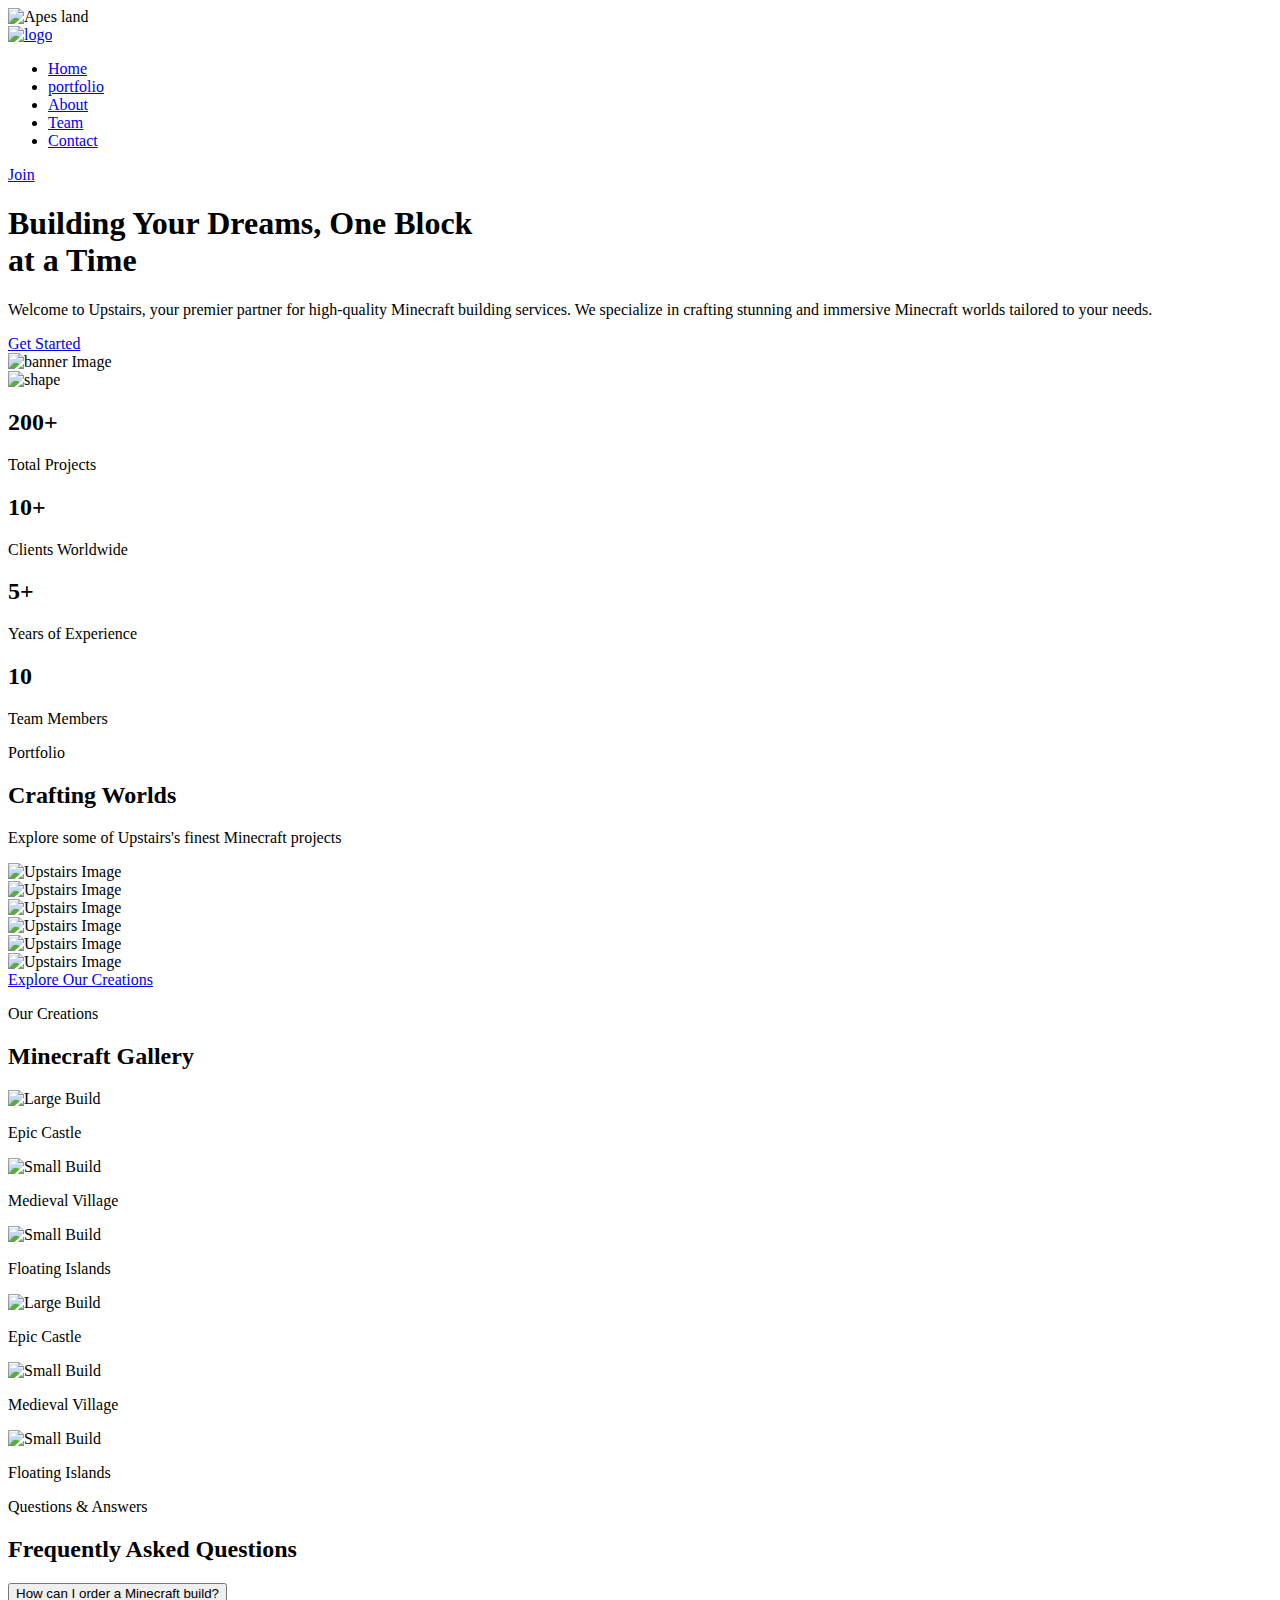
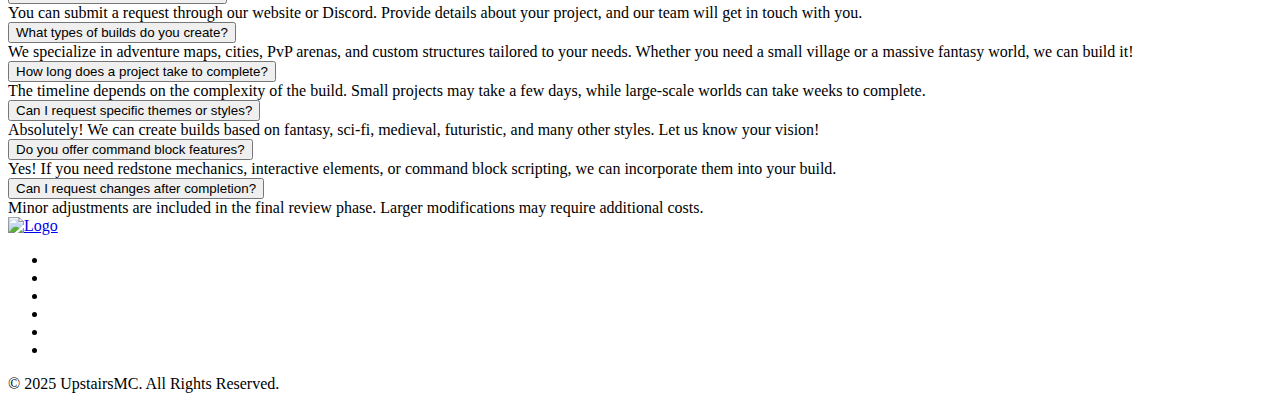
==== index.html @ 1ab7bad0 "Add files via upload" ====
<!DOCTYPE html>
<html lang="en">
  <head>
    <meta charset="UTF-8" />
    <meta http-equiv="X-UA-Compatible" content="IE=edge" />
    <meta name="viewport" content="width=device-width, initial-scale=1.0" />
    <title>Upstaris - We Go Up</title>

    <link
      rel="shortcut icon"
      href="assets/images/favicon.png"
      type="image/x-icon"
    />

    <link rel="stylesheet" href="assets/css/bootstrap.min.css" />
    <link rel="stylesheet" href="assets/css/aos.css" />
    <link rel="stylesheet" href="assets/css/all.min.css" />
    <link rel="stylesheet" href="assets/css/lightcase.css" />
    <link rel="stylesheet" href="assets/css/swiper-bundle.min.css" />

    <!-- main css for template -->
    <link rel="stylesheet" href="assets/css/style.css" />
  </head>

  <body>
    <!-- ===============>> Preloader start here <<================= -->
    <div class="preloader">
      <img src="assets/images/logo/preloader.png" alt="Apes land" />
    </div>
    <!-- ===============>> Preloader end here <<================= -->

    <!-- ========== Multipage Header Section Starts Here========== -->
    <header class="header-section">
      <div class="header-bottom">
        <div class="container">
          <div class="header-wrapper">
            <div class="logo">
              <a href="index.html">
                <img src="assets/images/logo/logo.png" alt="logo" />
              </a>
            </div>
            <div class="menu-area">
              <ul class="menu">
                <li>
                  <a href="index.html">Home</a>
                </li>
                <li>
                  <a href="portfolio.html">portfolio</a>
                </li>
                <li>
                  <a href="about.html">About</a>
                </li>
                <li>
                  <a href="team.html">Team</a>
                </li>
                <li>
                  <a href="contact.html">Contact</a>
                </li>
              </ul>
              <div class="header-btn">
                <a href="#" class="default-btn default-btn--secondary">
                  <span>Join <i class="fa-brands fa-discord"></i></span>
                </a>
              </div>

              <!-- toggle icons -->
              <div class="header-bar d-lg-none">
                <span></span>
                <span></span>
                <span></span>
              </div>
            </div>
          </div>
        </div>
      </div>
    </header>
    <!-- ========== Multipage Header Section Ends Here========== -->

    <!-- ================> Banner section start here <================== -->
    <section
      id="home"
      class="banner"
      style="background-image: url(assets/images/banner/bg.png)"
    >
      <div class="container">
        <div class="banner__wrapper">
          <div class="row g-5 align-items-center">
            <div class="col-lg-6">
              <div
                class="banner__content"
                data-aos="fade-right"
                data-aos-duration="2000"
              >
                <h1>
                  Building<span class="color--theme-color">
                    Your Dreams, One Block<br />
                  </span>
                  at a Time
                </h1>
                <p>
                  Welcome to Upstairs, your premier partner for high-quality
                  Minecraft building services. We specialize in crafting
                  stunning and immersive Minecraft worlds tailored to your
                  needs.
                </p>
                <div class="btn-group">
                  <a href="#" class="default-btn default-btn--secondary">
                    <i class="fa fa-envelope"></i> Get Started
                  </a>
                </div>
              </div>
            </div>
            <div class="col-lg-6">
              <div
                class="banner__thumb d-flex justify-content-center"
                data-aos="fade-left"
                data-aos-duration="2000"
              >
                <img
                  id="banner-img"
                  src="assets/images/banner/01.png"
                  alt="banner Image"
                />
                <div class="banner-shape">
                  <img src="assets/images/banner/icon/01.png" alt="shape" />
                </div>
              </div>
            </div>
          </div>
        </div>
      </div>
    </section>
    <!-- ================> Banner section end here <================== -->

    <!-- ================> Counter section start here <================== -->
    <section class="counter counter--uplifted">
      <div class="container">
        <div class="counter__wrapper">
          <div class="row g-1">
            <div class="col-lg-3 col-sm-6">
              <div class="counter__item">
                <div class="counter__item-content">
                  <h2>
                    <span
                      class="purecounter"
                      data-purecounter-start="0"
                      data-purecounter-end="200"
                      >200</span
                    >+
                  </h2>
                  <p>Total Projects</p>
                </div>
              </div>
            </div>
            <div class="col-lg-3 col-sm-6">
              <div class="counter__item">
                <div class="counter__item-content">
                  <h2>
                    <span
                      class="purecounter"
                      data-purecounter-start="0"
                      data-purecounter-end="10"
                      >10</span
                    >+
                  </h2>
                  <p>Clients Worldwide</p>
                </div>
              </div>
            </div>
            <div class="col-lg-3 col-sm-6">
              <div class="counter__item">
                <div class="counter__item-content">
                  <h2>
                    <span
                      class="purecounter"
                      data-purecounter-start="0"
                      data-purecounter-end="5"
                      >5</span
                    >+
                  </h2>
                  <p>Years of Experience</p>
                </div>
              </div>
            </div>
            <div class="col-lg-3 col-sm-6">
              <div class="counter__item">
                <div class="counter__item-content">
                  <h2>
                    <span
                      class="purecounter"
                      data-purecounter-start="0"
                      data-purecounter-end="10"
                      >10</span
                    >
                  </h2>
                  <p>Team Members</p>
                </div>
              </div>
            </div>
          </div>
        </div>
      </div>
    </section>
    <!-- ================> Counter section end here <================== -->

    <!-- ================>collection section start here <================== -->
    <section id="portfolio" class="collection padding-top padding-bottom">
      <div class="container">
        <div class="collection__wrapper">
          <div class="row g-4">
            <div class="col-lg-3">
              <div class="collection__header">
                <div class="collection__header-content">
                  <p class="subtitle">Portfolio</p>
                  <h2>Crafting Worlds</h2>
                  <p>Explore some of Upstairs's finest Minecraft projects</p>
                </div>
              </div>
            </div>
            <div class="col-lg-9">
              <div class="swiper collection__slider1">
                <div class="swiper-wrapper">
                  <div class="swiper-slide">
                    <div class="collection__item">
                      <div class="collection__item-thumb">
                        <img
                          src="assets/images/collection/01.png"
                          alt="Upstairs Image"
                        />
                      </div>
                    </div>
                  </div>
                  <div class="swiper-slide">
                    <div class="collection__item">
                      <div class="collection__item-thumb">
                        <img
                          src="assets/images/collection/02.png"
                          alt="Upstairs Image"
                        />
                      </div>
                    </div>
                  </div>
                  <div class="swiper-slide">
                    <div class="collection__item">
                      <div class="collection__item-thumb">
                        <img
                          src="assets/images/collection/03.png"
                          alt="Upstairs Image"
                        />
                      </div>
                    </div>
                  </div>
                </div>
              </div>
            </div>
            <div class="col-lg-9">
              <div class="swiper collection__slider2">
                <div class="swiper-wrapper">
                  <div class="swiper-slide">
                    <div class="collection__item">
                      <div class="collection__item-thumb">
                        <img
                          src="assets/images/collection/04.png"
                          alt="Upstairs Image"
                        />
                      </div>
                    </div>
                  </div>
                  <div class="swiper-slide">
                    <div class="collection__item">
                      <div class="collection__item-thumb">
                        <img
                          src="assets/images/collection/05.png"
                          alt="Upstairs Image"
                        />
                      </div>
                    </div>
                  </div>
                  <div class="swiper-slide">
                    <div class="collection__item">
                      <div class="collection__item-thumb">
                        <img
                          src="assets/images/collection/06.png"
                          alt="Upstairs Image"
                        />
                      </div>
                    </div>
                  </div>
                </div>
              </div>
            </div>
            <div class="col-lg-3">
              <div class="collection__btn">
                <a href="#" class="default-btn default-btn--secondary">
                  <span> Explore Our Creations</span>
                </a>
              </div>
            </div>
          </div>
        </div>
      </div>
    </section>
    <!-- ================>collection section end here <================== -->

    <!-- ================ Gallery Section Start =============== -->
    <section id="gallery" class="gallery padding-top padding-bottom">
      <div class="container">
        <div class="section-header text-center">
          <p class="subtitle">Our Creations</p>
          <h2>Minecraft Gallery</h2>
        </div>

        <div class="gallery-grid">
          <!-- Gambar Besar -->
          <div class="gallery-item large" data-aos="fade-up">
            <img
              src="assets/images/gallery/JujutsuSchool_full.jpg"
              alt="Large Build"
            />
            <div class="overlay"><p>Epic Castle</p></div>
          </div>

          <!-- Gambar Kecil 1 -->
          <div
            class="gallery-item small"
            data-aos="fade-up"
            data-aos-delay="200"
          >
            <img
              src="assets/images/gallery/Nijisanji_Full.jpg"
              alt="Small Build"
            />
            <div class="overlay"><p>Medieval Village</p></div>
          </div>

          <!-- Gambar Kecil 2 -->
          <div
            class="gallery-item small"
            data-aos="fade-up"
            data-aos-delay="400"
          >
            <img
              src="assets/images/gallery/OrientalGeming_full_01.jpg"
              alt="Small Build"
            />
            <div class="overlay"><p>Floating Islands</p></div>
          </div>

          <!-- Gambar Besar -->
          <div class="gallery-item large" data-aos="fade-up">
            <img src="assets/images/gallery/Jamur_full.jpg" alt="Large Build" />
            <div class="overlay"><p>Epic Castle</p></div>
          </div>

          <!-- Gambar Kecil 1 -->
          <div
            class="gallery-item small"
            data-aos="fade-up"
            data-aos-delay="200"
          >
            <img src="assets/images/gallery/Lorax_full.jpg" alt="Small Build" />
            <div class="overlay"><p>Medieval Village</p></div>
          </div>

          <!-- Gambar Kecil 2 -->
          <div
            class="gallery-item small"
            data-aos="fade-up"
            data-aos-delay="400"
          >
            <img src="assets/images/gallery/TwinDragon.jpg" alt="Small Build" />
            <div class="overlay"><p>Floating Islands</p></div>
          </div>
        </div>
      </div>
    </section>

    <!-- ================ Gallery Section End =============== -->

    <!-- ================FAQ section start here <================== -->
    <section id="faq" class="faq padding-top padding-bottom">
      <div class="container">
        <div class="section-header text-center">
          <p class="subtitle">Questions & Answers</p>
          <h2>Frequently Asked Questions</h2>
        </div>
        <div class="faq__wrapper">
          <div class="row g-4">
            <div class="col-lg-6">
              <div class="accordion" id="faqAccordion1">
                <div class="row g-4">
                  <div class="col-12">
                    <div
                      class="accordion__item"
                      data-aos="fade-up"
                      data-aos-duration="1000"
                    >
                      <div class="accordion__header" id="faq1">
                        <button
                          class="accordion__button collapsed"
                          type="button"
                          data-bs-toggle="collapse"
                          data-bs-target="#faqBody1"
                          aria-expanded="false"
                          aria-controls="faqBody1"
                        >
                          How can I order a Minecraft build?
                          <span class="plus-icon"></span>
                        </button>
                      </div>
                      <div
                        id="faqBody1"
                        class="accordion-collapse collapse"
                        aria-labelledby="faq1"
                        data-bs-parent="#faqAccordion1"
                      >
                        <div class="accordion__body">
                          You can submit a request through our website or
                          Discord. Provide details about your project, and our
                          team will get in touch with you.
                        </div>
                      </div>
                    </div>
                  </div>
                  <div class="col-12">
                    <div
                      class="accordion__item"
                      data-aos="fade-up"
                      data-aos-duration="1100"
                    >
                      <div class="accordion__header" id="faq2">
                        <button
                          class="accordion__button"
                          type="button"
                          data-bs-toggle="collapse"
                          data-bs-target="#faqBody2"
                          aria-expanded="true"
                          aria-controls="faqBody2"
                        >
                          What types of builds do you create?
                          <span class="plus-icon"></span>
                        </button>
                      </div>
                      <div
                        id="faqBody2"
                        class="accordion-collapse collapse show"
                        aria-labelledby="faq2"
                        data-bs-parent="#faqAccordion1"
                      >
                        <div class="accordion__body">
                          We specialize in adventure maps, cities, PvP arenas,
                          and custom structures tailored to your needs. Whether
                          you need a small village or a massive fantasy world,
                          we can build it!
                        </div>
                      </div>
                    </div>
                  </div>
                  <div class="col-12">
                    <div
                      class="accordion__item"
                      data-aos="fade-up"
                      data-aos-duration="1200"
                    >
                      <div class="accordion__header" id="faq3">
                        <button
                          class="accordion__button collapsed"
                          type="button"
                          data-bs-toggle="collapse"
                          data-bs-target="#faqBody3"
                          aria-expanded="false"
                          aria-controls="faqBody3"
                        >
                          How long does a project take to complete?
                          <span class="plus-icon"></span>
                        </button>
                      </div>
                      <div
                        id="faqBody3"
                        class="accordion-collapse collapse"
                        aria-labelledby="faq3"
                        data-bs-parent="#faqAccordion1"
                      >
                        <div class="accordion__body">
                          The timeline depends on the complexity of the build.
                          Small projects may take a few days, while large-scale
                          worlds can take weeks to complete.
                        </div>
                      </div>
                    </div>
                  </div>
                </div>
              </div>
            </div>
            <div class="col-lg-6">
              <div class="accordion" id="faqAccordion2">
                <div class="row g-4">
                  <div class="col-12">
                    <div
                      class="accordion__item"
                      data-aos="fade-up"
                      data-aos-duration="1000"
                    >
                      <div class="accordion__header" id="faq4">
                        <button
                          class="accordion__button collapsed"
                          type="button"
                          data-bs-toggle="collapse"
                          data-bs-target="#faqBody4"
                          aria-expanded="false"
                          aria-controls="faqBody4"
                        >
                          Can I request specific themes or styles?
                          <span class="plus-icon"></span>
                        </button>
                      </div>
                      <div
                        id="faqBody4"
                        class="accordion-collapse collapse"
                        aria-labelledby="faq4"
                        data-bs-parent="#faqAccordion2"
                      >
                        <div class="accordion__body">
                          Absolutely! We can create builds based on fantasy,
                          sci-fi, medieval, futuristic, and many other styles.
                          Let us know your vision!
                        </div>
                      </div>
                    </div>
                  </div>
                  <div class="col-12">
                    <div
                      class="accordion__item"
                      data-aos="fade-up"
                      data-aos-duration="1100"
                    >
                      <div class="accordion__header" id="faq5">
                        <button
                          class="accordion__button collapsed"
                          type="button"
                          data-bs-toggle="collapse"
                          data-bs-target="#faqBody5"
                          aria-expanded="true"
                          aria-controls="faqBody5"
                        >
                          Do you offer command block features?
                          <span class="plus-icon"></span>
                        </button>
                      </div>
                      <div
                        id="faqBody5"
                        class="accordion-collapse collapse"
                        aria-labelledby="faq5"
                        data-bs-parent="#faqAccordion2"
                      >
                        <div class="accordion__body">
                          Yes! If you need redstone mechanics, interactive
                          elements, or command block scripting, we can
                          incorporate them into your build.
                        </div>
                      </div>
                    </div>
                  </div>
                  <div class="col-12">
                    <div
                      class="accordion__item"
                      data-aos="fade-up"
                      data-aos-duration="1200"
                    >
                      <div class="accordion__header" id="faq6">
                        <button
                          class="accordion__button"
                          type="button"
                          data-bs-toggle="collapse"
                          data-bs-target="#faqBody6"
                          aria-expanded="false"
                          aria-controls="faqBody6"
                        >
                          Can I request changes after completion?<span
                            class="plus-icon"
                          ></span>
                        </button>
                      </div>
                      <div
                        id="faqBody6"
                        class="accordion-collapse collapse show"
                        aria-labelledby="faq6"
                        data-bs-parent="#faqAccordion2"
                      >
                        <div class="accordion__body">
                          Minor adjustments are included in the final review
                          phase. Larger modifications may require additional
                          costs.
                        </div>
                      </div>
                    </div>
                  </div>
                </div>
              </div>
            </div>
          </div>
        </div>
      </div>
    </section>
    <!-- ================FAQ section end here <================== -->

    <!-- ================> Footer section start here <================== -->
    <footer
      class="footer"
      style="background-image: url(assets/images/footer/bg.png)"
    >
      <div class="footer__wrapper padding-top padding-bottom">
        <div class="container">
          <div class="footer__content text-center">
            <a class="mb-4 d-inline-block" href="index.html"
              ><img src="assets/images/logo/logo.png" alt="Logo"
            /></a>
            <ul class="social justify-content-center">
              <li class="social__item">
                <a href="#" class="social__link"
                  ><i class="fab fa-twitter"></i
                ></a>
              </li>
              <li class="social__item">
                <a href="#" class="social__link"
                  ><i class="fab fa-discord"></i
                ></a>
              </li>
              <li class="social__item">
                <a href="#" class="social__link"
                  ><i class="fab fa-twitch"></i
                ></a>
              </li>
              <li class="social__item">
                <a href="#" class="social__link"
                  ><i class="fab fa-instagram"></i
                ></a>
              </li>
              <li class="social__item">
                <a href="#" class="social__link"
                  ><i class="fab fa-linkedin-in"></i
                ></a>
              </li>
              <li class="social__item">
                <a href="#" class="social__link"
                  ><i class="fab fa-facebook-f"></i
                ></a>
              </li>
            </ul>
          </div>
        </div>
      </div>
      <div class="footer__copyright">
        <div class="container">
          <div class="text-center py-4">
            <p class="mb-0">© 2025 UpstairsMC. All Rights Reserved.</p>
          </div>
        </div>
      </div>
    </footer>
    <!-- ================> Footer section end here <================== -->

    <!-- vendor plugins -->
    <script src="assets/js/jquery-3.6.0.min.js"></script>
    <script src="assets/js/bootstrap.bundle.min.js"></script>
    <script src="assets/js/all.min.js"></script>
    <script src="assets/js/swiper-bundle.min.js"></script>
    <script src="assets/js/aos.js"></script>
    <script src="assets/js/countdown.min.js"></script>
    <script src="assets/js/lightcase.js"></script>
    <script src="assets/js/purecounter_vanilla.js"></script>
    <script src="assets/js/custom.js"></script>

    <!-- Swiper Initialization -->
    <script>
      var aboutSwiper = new Swiper(".aboutSwiper", {
        loop: true,
        autoplay: {
          delay: 3000, // Ganti gambar setiap 3 detik
          disableOnInteraction: false,
        },
        effect: "fade", // Efek transisi smooth
        fadeEffect: {
          crossFade: true,
        },
        on: {
          slideChangeTransitionStart: function () {
            document.querySelectorAll(".zoom-img").forEach((img) => {
              img.style.transform = "scale(1)"; // Reset sebelum animasi
            });
          },
          slideChangeTransitionEnd: function () {
            let activeSlide = document.querySelector(
              ".swiper-slide-active img"
            );
            activeSlide.style.transform = "scale(1.1)"; // Zoom-in setelah transisi
          },
        },
      });

      AOS.init(); // Inisialisasi AOS untuk animasi tambahan
    </script>

    <!-- Tambahkan CSS untuk efek zoom -->
    <style>
      .swiper-slide img {
        width: 100%;
        transition: transform 2s ease-in-out; /* Efek smooth */
      }
    </style>
    <!-- Swiper.js -->
    <script src="https://cdn.jsdelivr.net/npm/swiper@11/swiper-bundle.min.js"></script>
    <script>
      var swiper = new Swiper(".team-slider", {
        loop: true,
        autoplay: { delay: 3000 },
        slidesPerView: 1,
        spaceBetween: 10,
        pagination: { el: ".swiper-pagination", clickable: true },
        navigation: {
          nextEl: ".swiper-button-next",
          prevEl: ".swiper-button-prev",
        },
        breakpoints: {
          768: { slidesPerView: 2 }, // Tablet
          1024: { slidesPerView: 3 }, // PC
        },
      });
    </script>
    <!-- AOS Animation -->
    <script>
      AOS.init({
        duration: 800,
        easing: "ease-in-out",
        once: true,
      });
    </script>
  </body>
</html>
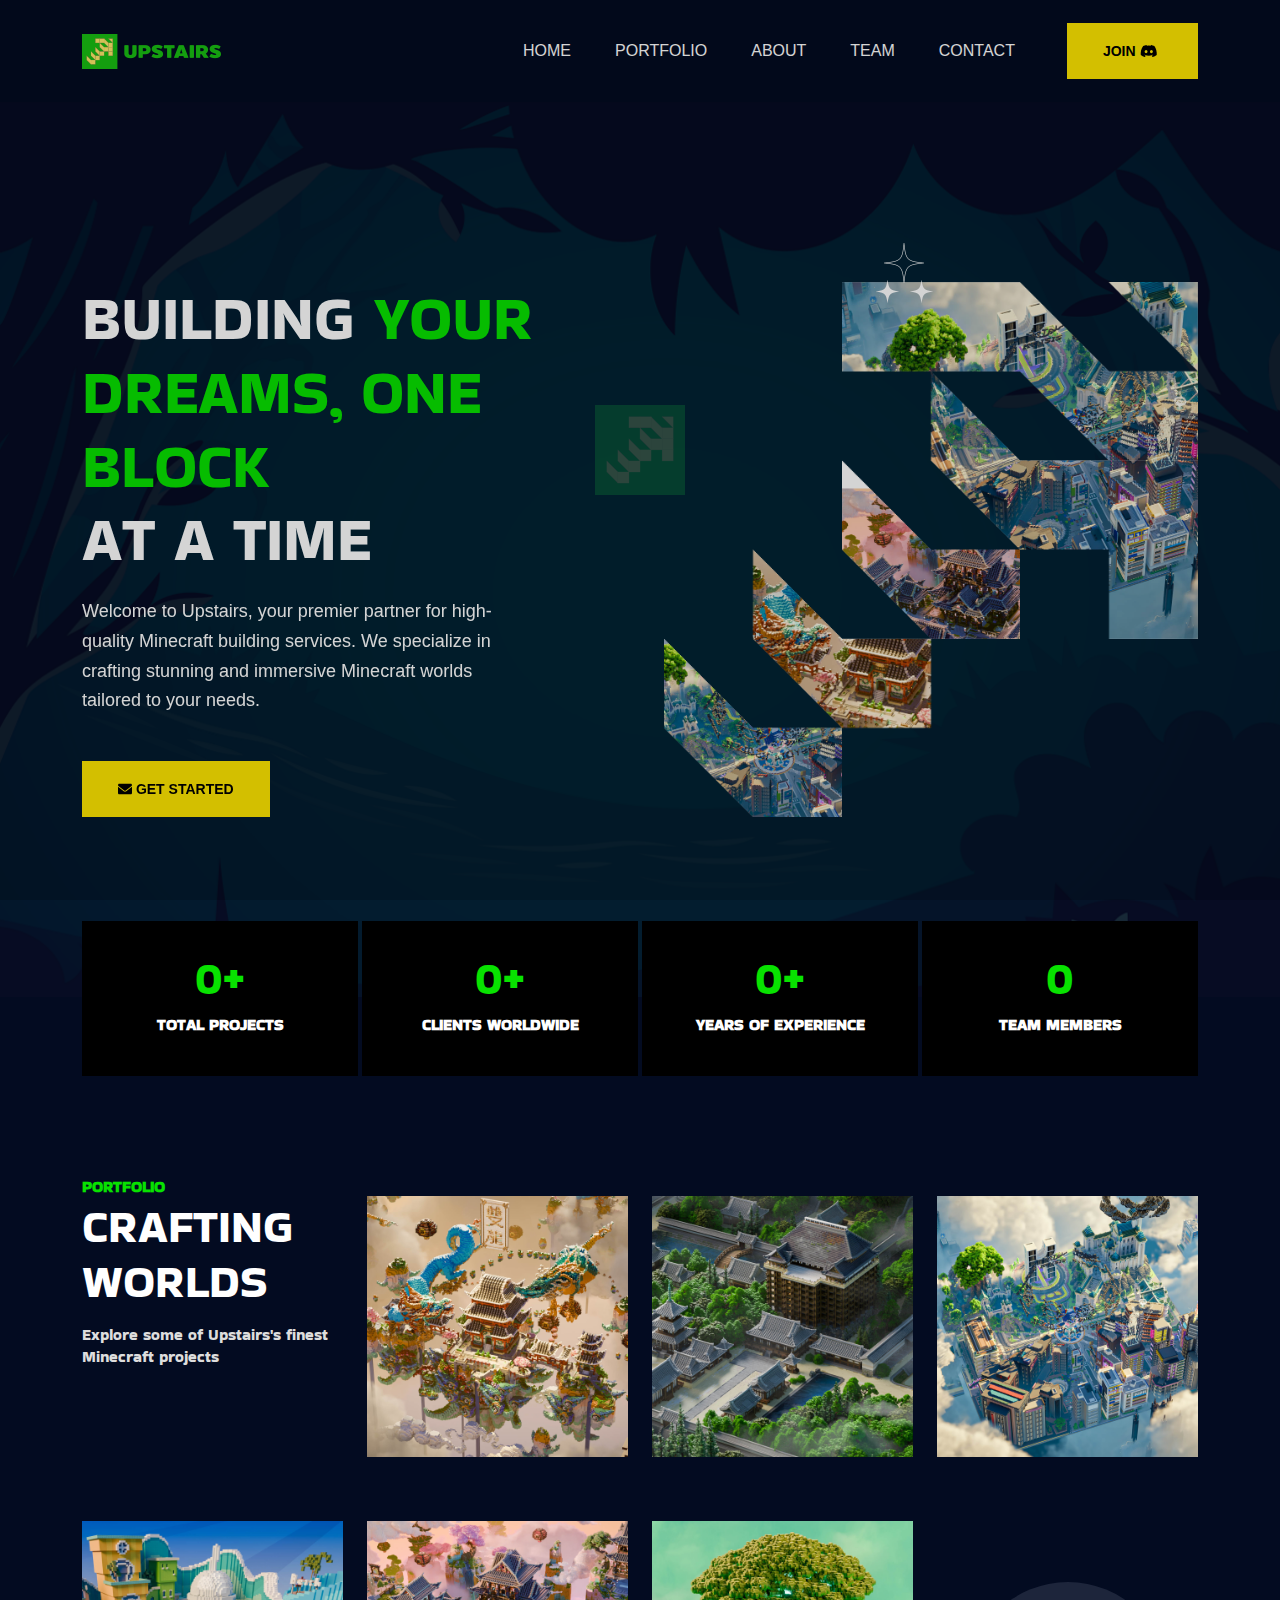
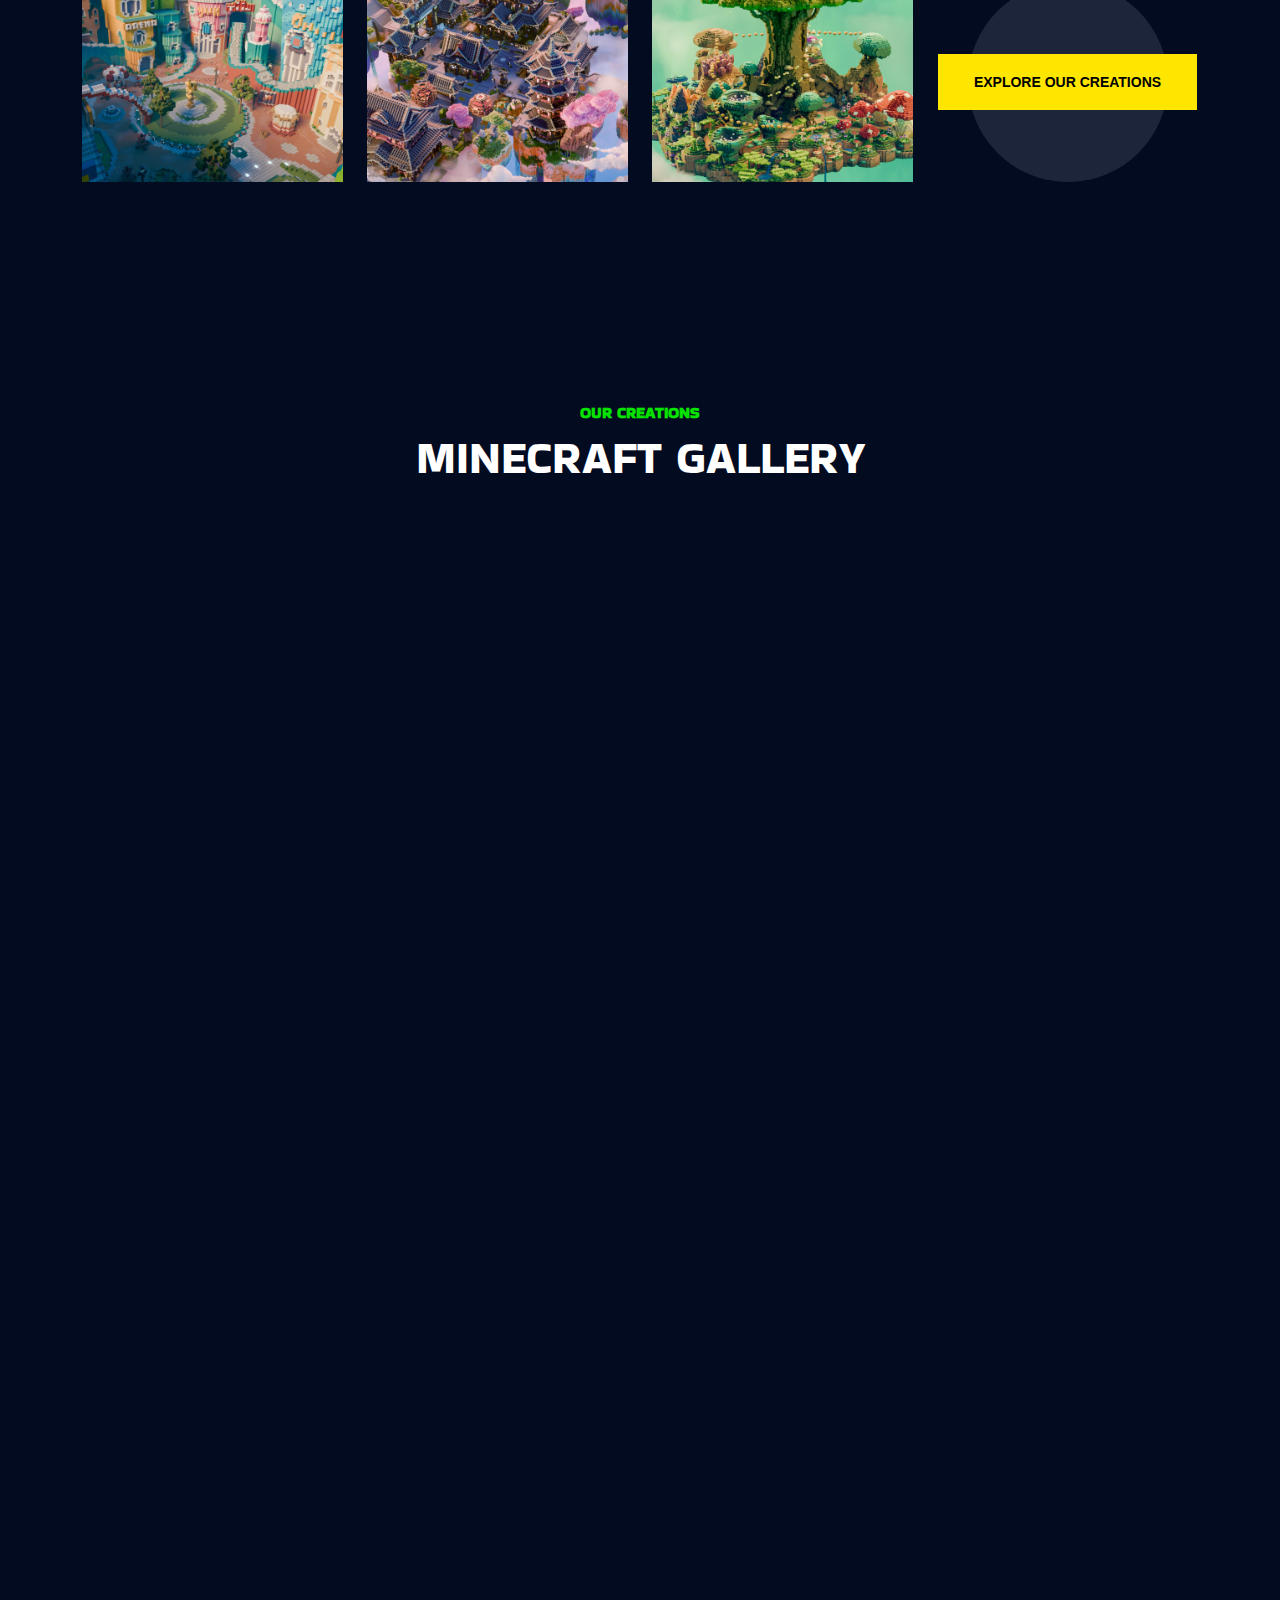
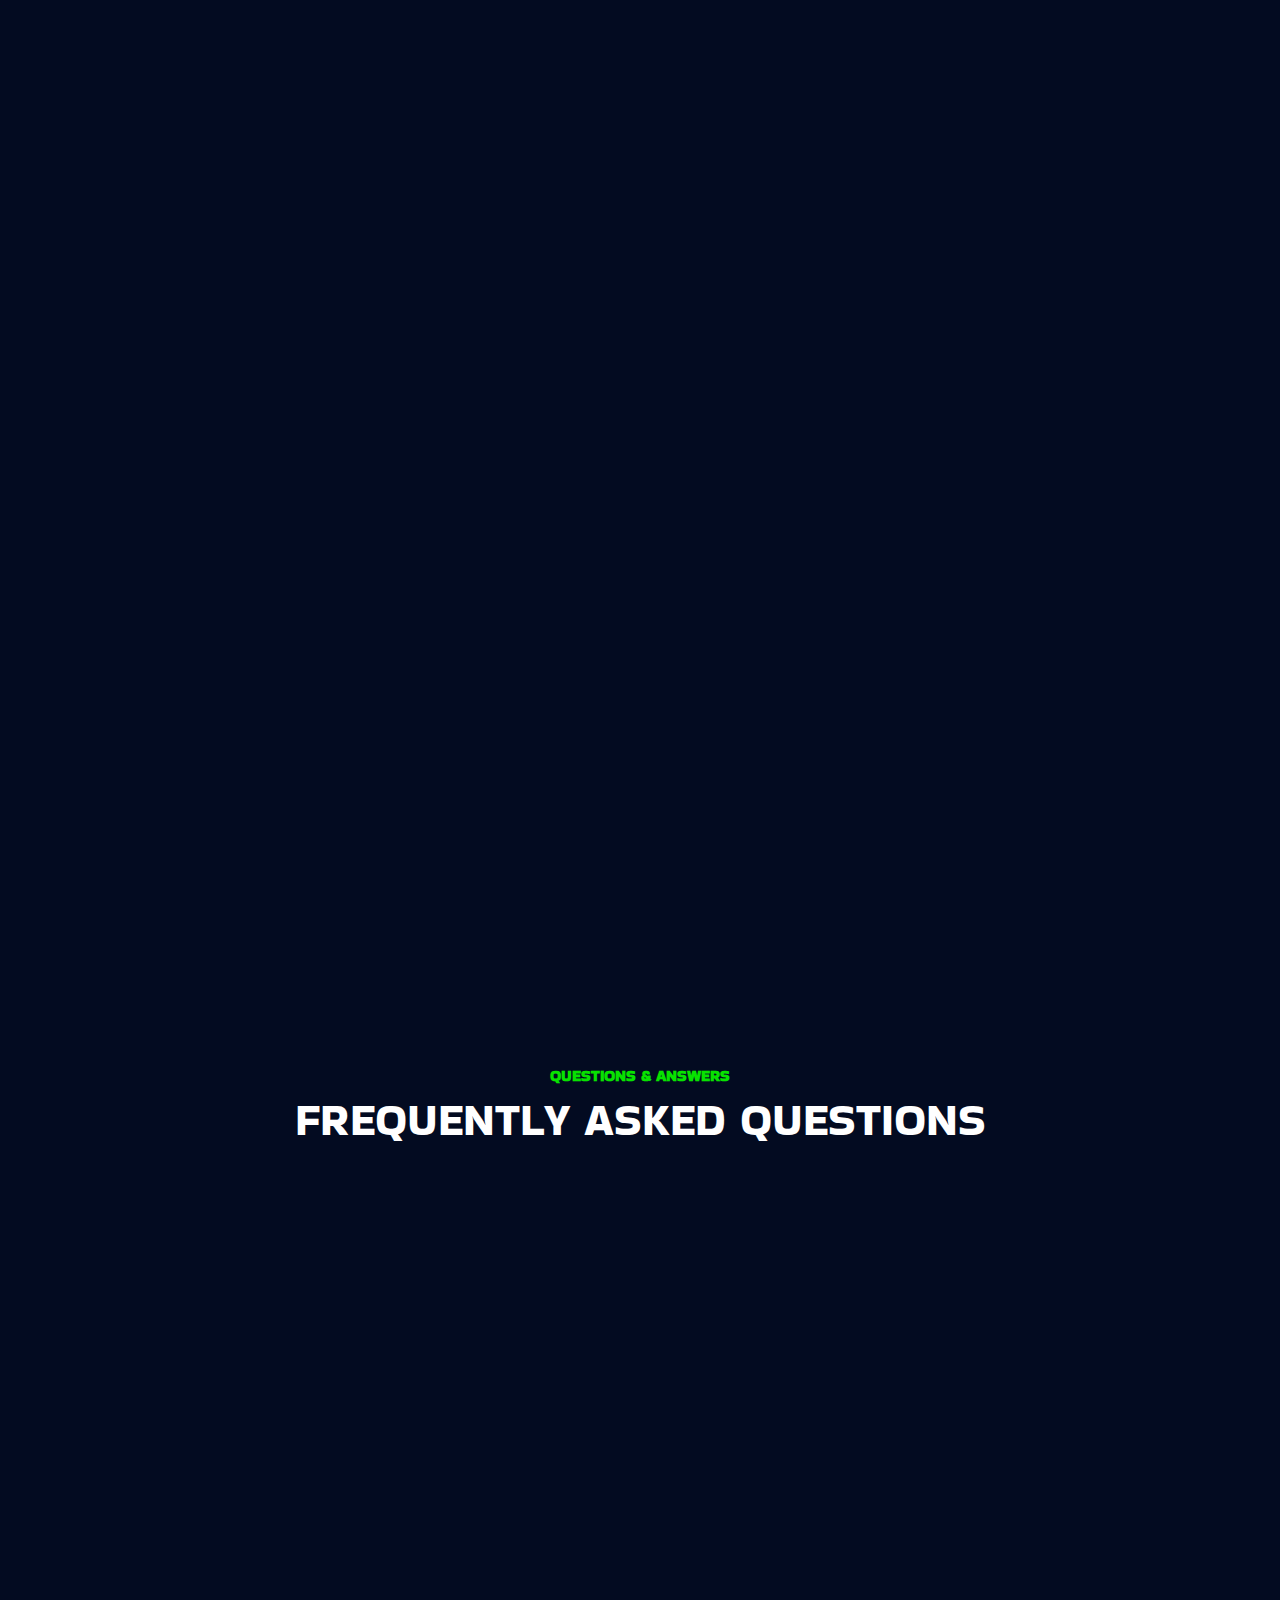
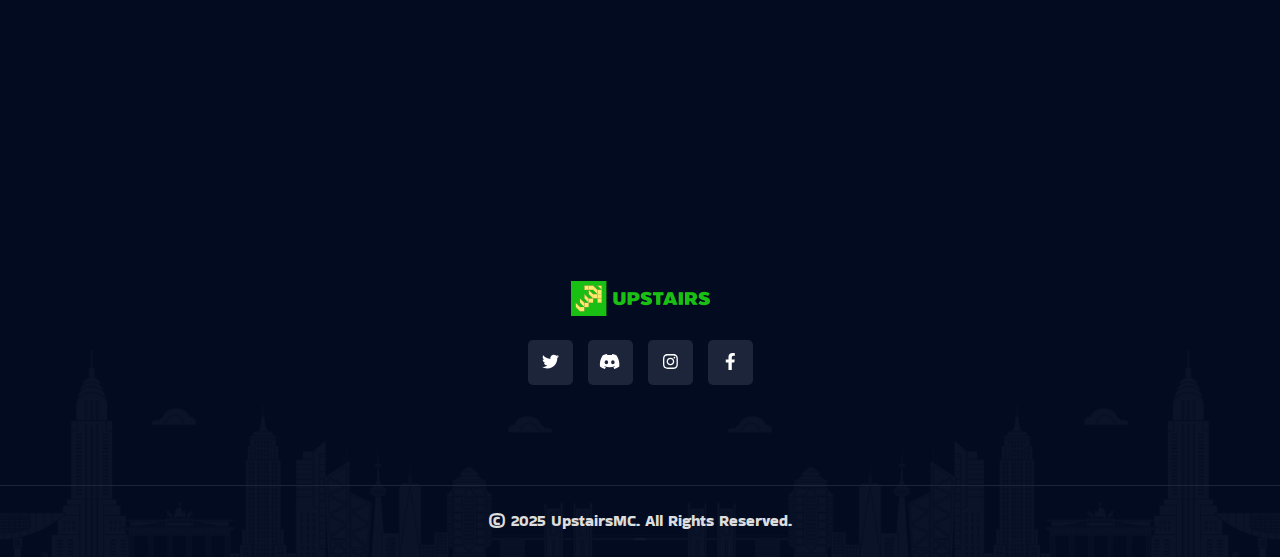
==== commit 44840b0a: "Update index.html" ====
--- a/index.html
+++ b/index.html
@@ -58,7 +58,10 @@
                 </li>
               </ul>
               <div class="header-btn">
-                <a href="#" class="default-btn default-btn--secondary">
+                <a
+                  href="https://discord.gg/Xvx96jCY"
+                  class="default-btn default-btn--secondary"
+                >
                   <span>Join <i class="fa-brands fa-discord"></i></span>
                 </a>
               </div>
@@ -104,7 +107,10 @@
                   needs.
                 </p>
                 <div class="btn-group">
-                  <a href="#" class="default-btn default-btn--secondary">
+                  <a
+                    href="mailto:upstairs.wegoup@gmail.com"
+                    class="default-btn default-btn--secondary"
+                  >
                     <i class="fa fa-envelope"></i> Get Started
                   </a>
                 </div>
@@ -291,7 +297,10 @@
             </div>
             <div class="col-lg-3">
               <div class="collection__btn">
-                <a href="#" class="default-btn default-btn--secondary">
+                <a
+                  href="portfolio.html"
+                  class="default-btn default-btn--secondary"
+                >
                   <span> Explore Our Creations</span>
                 </a>
               </div>
@@ -313,11 +322,8 @@
         <div class="gallery-grid">
           <!-- Gambar Besar -->
           <div class="gallery-item large" data-aos="fade-up">
-            <img
-              src="assets/images/gallery/JujutsuSchool_full.jpg"
-              alt="Large Build"
-            />
-            <div class="overlay"><p>Epic Castle</p></div>
+            <img src="assets/images/gallery/Jujutsu.jpg" alt="Large Build" />
+            <div class="overlay"><p>Jujutsu School</p></div>
           </div>
 
           <!-- Gambar Kecil 1 -->
@@ -327,10 +333,10 @@
             data-aos-delay="200"
           >
             <img
-              src="assets/images/gallery/Nijisanji_Full.jpg"
+              src="assets/images/gallery/shasta_comp.jpg"
               alt="Small Build"
             />
-            <div class="overlay"><p>Medieval Village</p></div>
+            <div class="overlay"><p>Shasta</p></div>
           </div>
 
           <!-- Gambar Kecil 2 -->
@@ -339,17 +345,17 @@
             data-aos="fade-up"
             data-aos-delay="400"
           >
-            <img
-              src="assets/images/gallery/OrientalGeming_full_01.jpg"
-              alt="Small Build"
-            />
-            <div class="overlay"><p>Floating Islands</p></div>
+            <img src="assets/images/gallery/comp_final.jpg" alt="Small Build" />
+            <div class="overlay"><p>Medieval Castle</p></div>
           </div>
 
           <!-- Gambar Besar -->
           <div class="gallery-item large" data-aos="fade-up">
-            <img src="assets/images/gallery/Jamur_full.jpg" alt="Large Build" />
-            <div class="overlay"><p>Epic Castle</p></div>
+            <img
+              src="assets/images/gallery/oriental_cyberpunk_p.png"
+              alt="Large Build"
+            />
+            <div class="overlay"><p>Oriental Cyberpunk</p></div>
           </div>
 
           <!-- Gambar Kecil 1 -->
@@ -359,7 +365,7 @@
             data-aos-delay="200"
           >
             <img src="assets/images/gallery/Lorax_full.jpg" alt="Small Build" />
-            <div class="overlay"><p>Medieval Village</p></div>
+            <div class="overlay"><p>Lorax</p></div>
           </div>
 
           <!-- Gambar Kecil 2 -->
@@ -369,7 +375,7 @@
             data-aos-delay="400"
           >
             <img src="assets/images/gallery/TwinDragon.jpg" alt="Small Build" />
-            <div class="overlay"><p>Floating Islands</p></div>
+            <div class="overlay"><p>Twin Dragon</p></div>
           </div>
         </div>
       </div>
@@ -617,28 +623,20 @@
             /></a>
             <ul class="social justify-content-center">
               <li class="social__item">
-                <a href="#" class="social__link"
+                <a href="https://x.com/upstairsmc" class="social__link"
                   ><i class="fab fa-twitter"></i
                 ></a>
               </li>
               <li class="social__item">
-                <a href="#" class="social__link"
+                <a href="https://discord.gg/Xvx96jCY" class="social__link"
                   ><i class="fab fa-discord"></i
                 ></a>
               </li>
               <li class="social__item">
-                <a href="#" class="social__link"
-                  ><i class="fab fa-twitch"></i
-                ></a>
-              </li>
-              <li class="social__item">
-                <a href="#" class="social__link"
+                <a
+                  href="https://www.instagram.com/upstairs.mc/"
+                  class="social__link"
                   ><i class="fab fa-instagram"></i
-                ></a>
-              </li>
-              <li class="social__item">
-                <a href="#" class="social__link"
-                  ><i class="fab fa-linkedin-in"></i
                 ></a>
               </li>
               <li class="social__item">
--- a/assets/css/all.min.css
+++ b/assets/css/all.min.css
@@ -0,0 +1,6 @@
+/*!
+ * Font Awesome Free 6.0.0 by @fontawesome - https://fontawesome.com
+ * License - https://fontawesome.com/license/free (Icons: CC BY 4.0, Fonts: SIL OFL 1.1, Code: MIT License)
+ * Copyright 2022 Fonticons, Inc.
+ */
+.fa{font-family:var(--fa-style-family,"Font Awesome 6 Free");font-weight:var(--fa-style,900)}.fa,.fa-brands,.fa-duotone,.fa-light,.fa-regular,.fa-solid,.fa-thin,.fab,.fad,.fal,.far,.fas,.fat{-moz-osx-font-smoothing:grayscale;-webkit-font-smoothing:antialiased;display:var(--fa-display,inline-block);font-style:normal;font-variant:normal;line-height:1;text-rendering:auto}.fa-1x{font-size:1em}.fa-2x{font-size:2em}.fa-3x{font-size:3em}.fa-4x{font-size:4em}.fa-5x{font-size:5em}.fa-6x{font-size:6em}.fa-7x{font-size:7em}.fa-8x{font-size:8em}.fa-9x{font-size:9em}.fa-10x{font-size:10em}.fa-2xs{font-size:.625em;line-height:.1em;vertical-align:.225em}.fa-xs{font-size:.75em;line-height:.08333em;vertical-align:.125em}.fa-sm{font-size:.875em;line-height:.07143em;vertical-align:.05357em}.fa-lg{font-size:1.25em;line-height:.05em;vertical-align:-.075em}.fa-xl{font-size:1.5em;line-height:.04167em;vertical-align:-.125em}.fa-2xl{font-size:2em;line-height:.03125em;vertical-align:-.1875em}.fa-fw{text-align:center;width:1.25em}.fa-ul{list-style-type:none;margin-left:var(--fa-li-margin,2.5em);padding-left:0}.fa-ul>li{position:relative}.fa-li{left:calc(var(--fa-li-width, 2em)*-1);position:absolute;text-align:center;width:var(--fa-li-width,2em);line-height:inherit}.fa-border{border-radius:var(--fa-border-radius,.1em);border:var(--fa-border-width,.08em) var(--fa-border-style,solid) var(--fa-border-color,#eee);padding:var(--fa-border-padding,.2em .25em .15em)}.fa-pull-left{float:left;margin-right:var(--fa-pull-margin,.3em)}.fa-pull-right{float:right;margin-left:var(--fa-pull-margin,.3em)}.fa-beat{-webkit-animation-name:fa-beat;animation-name:fa-beat;-webkit-animation-delay:var(--fa-animation-delay,0);animation-delay:var(--fa-animation-delay,0);-webkit-animation-direction:var(--fa-animation-direction,normal);animation-direction:var(--fa-animation-direction,normal);-webkit-animation-duration:var(--fa-animation-duration,1s);animation-duration:var(--fa-animation-duration,1s);-webkit-animation-iteration-count:var(--fa-animation-iteration-count,infinite);animation-iteration-count:var(--fa-animation-iteration-count,infinite);-webkit-animation-timing-function:var(--fa-animation-timing,ease-in-out);animation-timing-function:var(--fa-animation-timing,ease-in-out)}.fa-bounce{-webkit-animation-name:fa-bounce;animation-name:fa-bounce;-webkit-animation-delay:var(--fa-animation-delay,0);animation-delay:var(--fa-animation-delay,0);-webkit-animation-direction:var(--fa-animation-direction,normal);animation-direction:var(--fa-animation-direction,normal);-webkit-animation-duration:var(--fa-animation-duration,1s);animation-duration:var(--fa-animation-duration,1s);-webkit-animation-iteration-count:var(--fa-animation-iteration-count,infinite);animation-iteration-count:var(--fa-animation-iteration-count,infinite);-webkit-animation-timing-function:var(--fa-animation-timing,cubic-bezier(.28,.84,.42,1));animation-timing-function:var(--fa-animation-timing,cubic-bezier(.28,.84,.42,1))}.fa-fade{-webkit-animation-name:fa-fade;animation-name:fa-fade;-webkit-animation-iteration-count:var(--fa-animation-iteration-count,infinite);animation-iteration-count:var(--fa-animation-iteration-count,infinite);-webkit-animation-timing-function:var(--fa-animation-timing,cubic-bezier(.4,0,.6,1));animation-timing-function:var(--fa-animation-timing,cubic-bezier(.4,0,.6,1))}.fa-beat-fade,.fa-fade{-webkit-animation-delay:var(--fa-animation-delay,0);animation-delay:var(--fa-animation-delay,0);-webkit-animation-direction:var(--fa-animation-direction,normal);animation-direction:var(--fa-animation-direction,normal);-webkit-animation-duration:var(--fa-animation-duration,1s);animation-duration:var(--fa-animation-duration,1s)}.fa-beat-fade{-webkit-animation-name:fa-beat-fade;animation-name:fa-beat-fade;-webkit-animation-iteration-count:var(--fa-animation-iteration-count,infinite);animation-iteration-count:var(--fa-animation-iteration-count,infinite);-webkit-animation-timing-function:var(--fa-animation-timing,cubic-bezier(.4,0,.6,1));animation-timing-function:var(--fa-animation-timing,cubic-bezier(.4,0,.6,1))}.fa-flip{-webkit-animation-name:fa-flip;animation-name:fa-flip;-webkit-animation-delay:var(--fa-animation-delay,0);animation-delay:var(--fa-animation-delay,0);-webkit-animation-direction:var(--fa-animation-direction,normal);animation-direction:var(--fa-animation-direction,normal);-webkit-animation-duration:var(--fa-animation-duration,1s);animation-duration:var(--fa-animation-duration,1s);-webkit-animation-iteration-count:var(--fa-animation-iteration-count,infinite);animation-iteration-count:var(--fa-animation-iteration-count,infinite);-webkit-animation-timing-function:var(--fa-animation-timing,ease-in-out);animation-timing-function:var(--fa-animation-timing,ease-in-out)}.fa-shake{-webkit-animation-name:fa-shake;animation-name:fa-shake;-webkit-animation-duration:var(--fa-animation-duration,1s);animation-duration:var(--fa-animation-duration,1s);-webkit-animation-iteration-count:var(--fa-animation-iteration-count,infinite);animation-iteration-count:var(--fa-animation-iteration-count,infinite);-webkit-animation-timing-function:var(--fa-animation-timing,linear);animation-timing-function:var(--fa-animation-timing,linear)}.fa-shake,.fa-spin{-webkit-animation-delay:var(--fa-animation-delay,0);animation-delay:var(--fa-animation-delay,0);-webkit-animation-direction:var(--fa-animation-direction,normal);animation-direction:var(--fa-animation-direction,normal)}.fa-spin{-webkit-animation-name:fa-spin;animation-name:fa-spin;-webkit-animation-duration:var(--fa-animation-duration,2s);animation-duration:var(--fa-animation-duration,2s);-webkit-animation-iteration-count:var(--fa-animation-iteration-count,infinite);animation-iteration-count:var(--fa-animation-iteration-count,infinite);-webkit-animation-timing-function:var(--fa-animation-timing,linear);animation-timing-function:var(--fa-animation-timing,linear)}.fa-spin-reverse{--fa-animation-direction:reverse}.fa-pulse,.fa-spin-pulse{-webkit-animation-name:fa-spin;animation-name:fa-spin;-webkit-animation-direction:var(--fa-animation-direction,normal);animation-direction:var(--fa-animation-direction,normal);-webkit-animation-duration:var(--fa-animation-duration,1s);animation-duration:var(--fa-animation-duration,1s);-webkit-animation-iteration-count:var(--fa-animation-iteration-count,infinite);animation-iteration-count:var(--fa-animation-iteration-count,infinite);-webkit-animation-timing-function:var(--fa-animation-timing,steps(8));animation-timing-function:var(--fa-animation-timing,steps(8))}@media (prefers-reduced-motion:reduce){.fa-beat,.fa-beat-fade,.fa-bounce,.fa-fade,.fa-flip,.fa-pulse,.fa-shake,.fa-spin,.fa-spin-pulse{-webkit-animation-delay:-1ms;animation-delay:-1ms;-webkit-animation-duration:1ms;animation-duration:1ms;-webkit-animation-iteration-count:1;animation-iteration-count:1;transition-delay:0s;transition-duration:0s}}@-webkit-keyframes fa-beat{0%,90%{-webkit-transform:scale(1);transform:scale(1)}45%{-webkit-transform:scale(var(--fa-beat-scale,1.25));transform:scale(var(--fa-beat-scale,1.25))}}@keyframes fa-beat{0%,90%{-webkit-transform:scale(1);transform:scale(1)}45%{-webkit-transform:scale(var(--fa-beat-scale,1.25));transform:scale(var(--fa-beat-scale,1.25))}}@-webkit-keyframes fa-bounce{0%{-webkit-transform:scale(1) translateY(0);transform:scale(1) translateY(0)}10%{-webkit-transform:scale(var(--fa-bounce-start-scale-x,1.1),var(--fa-bounce-start-scale-y,.9)) translateY(0);transform:scale(var(--fa-bounce-start-scale-x,1.1),var(--fa-bounce-start-scale-y,.9)) translateY(0)}30%{-webkit-transform:scale(var(--fa-bounce-jump-scale-x,.9),var(--fa-bounce-jump-scale-y,1.1)) translateY(var(--fa-bounce-height,-.5em));transform:scale(var(--fa-bounce-jump-scale-x,.9),var(--fa-bounce-jump-scale-y,1.1)) translateY(var(--fa-bounce-height,-.5em))}50%{-webkit-transform:scale(var(--fa-bounce-land-scale-x,1.05),var(--fa-bounce-land-scale-y,.95)) translateY(0);transform:scale(var(--fa-bounce-land-scale-x,1.05),var(--fa-bounce-land-scale-y,.95)) translateY(0)}57%{-webkit-transform:scale(1) translateY(var(--fa-bounce-rebound,-.125em));transform:scale(1) translateY(var(--fa-bounce-rebound,-.125em))}64%{-webkit-transform:scale(1) translateY(0);transform:scale(1) translateY(0)}to{-webkit-transform:scale(1) translateY(0);transform:scale(1) translateY(0)}}@keyframes fa-bounce{0%{-webkit-transform:scale(1) translateY(0);transform:scale(1) translateY(0)}10%{-webkit-transform:scale(var(--fa-bounce-start-scale-x,1.1),var(--fa-bounce-start-scale-y,.9)) translateY(0);transform:scale(var(--fa-bounce-start-scale-x,1.1),var(--fa-bounce-start-scale-y,.9)) translateY(0)}30%{-webkit-transform:scale(var(--fa-bounce-jump-scale-x,.9),var(--fa-bounce-jump-scale-y,1.1)) translateY(var(--fa-bounce-height,-.5em));transform:scale(var(--fa-bounce-jump-scale-x,.9),var(--fa-bounce-jump-scale-y,1.1)) translateY(var(--fa-bounce-height,-.5em))}50%{-webkit-transform:scale(var(--fa-bounce-land-scale-x,1.05),var(--fa-bounce-land-scale-y,.95)) translateY(0);transform:scale(var(--fa-bounce-land-scale-x,1.05),var(--fa-bounce-land-scale-y,.95)) translateY(0)}57%{-webkit-transform:scale(1) translateY(var(--fa-bounce-rebound,-.125em));transform:scale(1) translateY(var(--fa-bounce-rebound,-.125em))}64%{-webkit-transform:scale(1) translateY(0);transform:scale(1) translateY(0)}to{-webkit-transform:scale(1) translateY(0);transform:scale(1) translateY(0)}}@-webkit-keyframes fa-fade{50%{opacity:var(--fa-fade-opacity,.4)}}@keyframes fa-fade{50%{opacity:var(--fa-fade-opacity,.4)}}@-webkit-keyframes fa-beat-fade{0%,to{opacity:var(--fa-beat-fade-opacity,.4);-webkit-transform:scale(1);transform:scale(1)}50%{opacity:1;-webkit-transform:scale(var(--fa-beat-fade-scale,1.125));transform:scale(var(--fa-beat-fade-scale,1.125))}}@keyframes fa-beat-fade{0%,to{opacity:var(--fa-beat-fade-opacity,.4);-webkit-transform:scale(1);transform:scale(1)}50%{opacity:1;-webkit-transform:scale(var(--fa-beat-fade-scale,1.125));transform:scale(var(--fa-beat-fade-scale,1.125))}}@-webkit-keyframes fa-flip{50%{-webkit-transform:rotate3d(var(--fa-flip-x,0),var(--fa-flip-y,1),var(--fa-flip-z,0),var(--fa-flip-angle,-180deg));transform:rotate3d(var(--fa-flip-x,0),var(--fa-flip-y,1),var(--fa-flip-z,0),var(--fa-flip-angle,-180deg))}}@keyframes fa-flip{50%{-webkit-transform:rotate3d(var(--fa-flip-x,0),var(--fa-flip-y,1),var(--fa-flip-z,0),var(--fa-flip-angle,-180deg));transform:rotate3d(var(--fa-flip-x,0),var(--fa-flip-y,1),var(--fa-flip-z,0),var(--fa-flip-angle,-180deg))}}@-webkit-keyframes fa-shake{0%{-webkit-transform:rotate(-15deg);transform:rotate(-15deg)}4%{-webkit-transform:rotate(15deg);transform:rotate(15deg)}8%,24%{-webkit-transform:rotate(-18deg);transform:rotate(-18deg)}12%,28%{-webkit-transform:rotate(18deg);transform:rotate(18deg)}16%{-webkit-transform:rotate(-22deg);transform:rotate(-22deg)}20%{-webkit-transform:rotate(22deg);transform:rotate(22deg)}32%{-webkit-transform:rotate(-12deg);transform:rotate(-12deg)}36%{-webkit-transform:rotate(12deg);transform:rotate(12deg)}40%,to{-webkit-transform:rotate(0deg);transform:rotate(0deg)}}@keyframes fa-shake{0%{-webkit-transform:rotate(-15deg);transform:rotate(-15deg)}4%{-webkit-transform:rotate(15deg);transform:rotate(15deg)}8%,24%{-webkit-transform:rotate(-18deg);transform:rotate(-18deg)}12%,28%{-webkit-transform:rotate(18deg);transform:rotate(18deg)}16%{-webkit-transform:rotate(-22deg);transform:rotate(-22deg)}20%{-webkit-transform:rotate(22deg);transform:rotate(22deg)}32%{-webkit-transform:rotate(-12deg);transform:rotate(-12deg)}36%{-webkit-transform:rotate(12deg);transform:rotate(12deg)}40%,to{-webkit-transform:rotate(0deg);transform:rotate(0deg)}}@-webkit-keyframes fa-spin{0%{-webkit-transform:rotate(0deg);transform:rotate(0deg)}to{-webkit-transform:rotate(1turn);transform:rotate(1turn)}}@keyframes fa-spin{0%{-webkit-transform:rotate(0deg);transform:rotate(0deg)}to{-webkit-transform:rotate(1turn);transform:rotate(1turn)}}.fa-rotate-90{-webkit-transform:rotate(90deg);transform:rotate(90deg)}.fa-rotate-180{-webkit-transform:rotate(180deg);transform:rotate(180deg)}.fa-rotate-270{-webkit-transform:rotate(270deg);transform:rotate(270deg)}.fa-flip-horizontal{-webkit-transform:scaleX(-1);transform:scaleX(-1)}.fa-flip-vertical{-webkit-transform:scaleY(-1);transform:scaleY(-1)}.fa-flip-both,.fa-flip-horizontal.fa-flip-vertical{-webkit-transform:scale(-1);transform:scale(-1)}.fa-rotate-by{-webkit-transform:rotate(var(--fa-rotate-angle,none));transform:rotate(var(--fa-rotate-angle,none))}.fa-stack{display:inline-block;height:2em;line-height:2em;position:relative;vertical-align:middle;width:2.5em}.fa-stack-1x,.fa-stack-2x{left:0;position:absolute;text-align:center;width:100%;z-index:var(--fa-stack-z-index,auto)}.fa-stack-1x{line-height:inherit}.fa-stack-2x{font-size:2em}.fa-inverse{color:var(--fa-inverse,#fff)}.fa-0:before{content:"\30"}.fa-1:before{content:"\31"}.fa-2:before{content:"\32"}.fa-3:before{content:"\33"}.fa-4:before{content:"\34"}.fa-5:before{content:"\35"}.fa-6:before{content:"\36"}.fa-7:before{content:"\37"}.fa-8:before{content:"\38"}.fa-9:before{content:"\39"}.fa-a:before{content:"\41"}.fa-address-book:before,.fa-contact-book:before{content:"\f2b9"}.fa-address-card:before,.fa-contact-card:before,.fa-vcard:before{content:"\f2bb"}.fa-align-center:before{content:"\f037"}.fa-align-justify:before{content:"\f039"}.fa-align-left:before{content:"\f036"}.fa-align-right:before{content:"\f038"}.fa-anchor:before{content:"\f13d"}.fa-angle-down:before{content:"\f107"}.fa-angle-left:before{content:"\f104"}.fa-angle-right:before{content:"\f105"}.fa-angle-up:before{content:"\f106"}.fa-angle-double-down:before,.fa-angles-down:before{content:"\f103"}.fa-angle-double-left:before,.fa-angles-left:before{content:"\f100"}.fa-angle-double-right:before,.fa-angles-right:before{content:"\f101"}.fa-angle-double-up:before,.fa-angles-up:before{content:"\f102"}.fa-ankh:before{content:"\f644"}.fa-apple-alt:before,.fa-apple-whole:before{content:"\f5d1"}.fa-archway:before{content:"\f557"}.fa-arrow-down:before{content:"\f063"}.fa-arrow-down-1-9:before,.fa-sort-numeric-asc:before,.fa-sort-numeric-down:before{content:"\f162"}.fa-arrow-down-9-1:before,.fa-sort-numeric-desc:before,.fa-sort-numeric-down-alt:before{content:"\f886"}.fa-arrow-down-a-z:before,.fa-sort-alpha-asc:before,.fa-sort-alpha-down:before{content:"\f15d"}.fa-arrow-down-long:before,.fa-long-arrow-down:before{content:"\f175"}.fa-arrow-down-short-wide:before,.fa-sort-amount-desc:before,.fa-sort-amount-down-alt:before{content:"\f884"}.fa-arrow-down-wide-short:before,.fa-sort-amount-asc:before,.fa-sort-amount-down:before{content:"\f160"}.fa-arrow-down-z-a:before,.fa-sort-alpha-desc:before,.fa-sort-alpha-down-alt:before{content:"\f881"}.fa-arrow-left:before{content:"\f060"}.fa-arrow-left-long:before,.fa-long-arrow-left:before{content:"\f177"}.fa-arrow-pointer:before,.fa-mouse-pointer:before{content:"\f245"}.fa-arrow-right:before{content:"\f061"}.fa-arrow-right-arrow-left:before,.fa-exchange:before{content:"\f0ec"}.fa-arrow-right-from-bracket:before,.fa-sign-out:before{content:"\f08b"}.fa-arrow-right-long:before,.fa-long-arrow-right:before{content:"\f178"}.fa-arrow-right-to-bracket:before,.fa-sign-in:before{content:"\f090"}.fa-arrow-left-rotate:before,.fa-arrow-rotate-back:before,.fa-arrow-rotate-backward:before,.fa-arrow-rotate-left:before,.fa-undo:before{content:"\f0e2"}.fa-arrow-right-rotate:before,.fa-arrow-rotate-forward:before,.fa-arrow-rotate-right:before,.fa-redo:before{content:"\f01e"}.fa-arrow-trend-down:before{content:"\e097"}.fa-arrow-trend-up:before{content:"\e098"}.fa-arrow-turn-down:before,.fa-level-down:before{content:"\f149"}.fa-arrow-turn-up:before,.fa-level-up:before{content:"\f148"}.fa-arrow-up:before{content:"\f062"}.fa-arrow-up-1-9:before,.fa-sort-numeric-up:before{content:"\f163"}.fa-arrow-up-9-1:before,.fa-sort-numeric-up-alt:before{content:"\f887"}.fa-arrow-up-a-z:before,.fa-sort-alpha-up:before{content:"\f15e"}.fa-arrow-up-from-bracket:before{content:"\e09a"}.fa-arrow-up-long:before,.fa-long-arrow-up:before{content:"\f176"}.fa-arrow-up-right-from-square:before,.fa-external-link:before{content:"\f08e"}.fa-arrow-up-short-wide:before,.fa-sort-amount-up-alt:before{content:"\f885"}.fa-arrow-up-wide-short:before,.fa-sort-amount-up:before{content:"\f161"}.fa-arrow-up-z-a:before,.fa-sort-alpha-up-alt:before{content:"\f882"}.fa-arrows-h:before,.fa-arrows-left-right:before{content:"\f07e"}.fa-arrows-rotate:before,.fa-refresh:before,.fa-sync:before{content:"\f021"}.fa-arrows-up-down:before,.fa-arrows-v:before{content:"\f07d"}.fa-arrows-up-down-left-right:before,.fa-arrows:before{content:"\f047"}.fa-asterisk:before{content:"\2a"}.fa-at:before{content:"\40"}.fa-atom:before{content:"\f5d2"}.fa-audio-description:before{content:"\f29e"}.fa-austral-sign:before{content:"\e0a9"}.fa-award:before{content:"\f559"}.fa-b:before{content:"\42"}.fa-baby:before{content:"\f77c"}.fa-baby-carriage:before,.fa-carriage-baby:before{content:"\f77d"}.fa-backward:before{content:"\f04a"}.fa-backward-fast:before,.fa-fast-backward:before{content:"\f049"}.fa-backward-step:before,.fa-step-backward:before{content:"\f048"}.fa-bacon:before{content:"\f7e5"}.fa-bacteria:before{content:"\e059"}.fa-bacterium:before{content:"\e05a"}.fa-bag-shopping:before,.fa-shopping-bag:before{content:"\f290"}.fa-bahai:before{content:"\f666"}.fa-baht-sign:before{content:"\e0ac"}.fa-ban:before,.fa-cancel:before{content:"\f05e"}.fa-ban-smoking:before,.fa-smoking-ban:before{content:"\f54d"}.fa-band-aid:before,.fa-bandage:before{content:"\f462"}.fa-barcode:before{content:"\f02a"}.fa-bars:before,.fa-navicon:before{content:"\f0c9"}.fa-bars-progress:before,.fa-tasks-alt:before{content:"\f828"}.fa-bars-staggered:before,.fa-reorder:before,.fa-stream:before{content:"\f550"}.fa-baseball-ball:before,.fa-baseball:before{content:"\f433"}.fa-baseball-bat-ball:before{content:"\f432"}.fa-basket-shopping:before,.fa-shopping-basket:before{content:"\f291"}.fa-basketball-ball:before,.fa-basketball:before{content:"\f434"}.fa-bath:before,.fa-bathtub:before{content:"\f2cd"}.fa-battery-0:before,.fa-battery-empty:before{content:"\f244"}.fa-battery-5:before,.fa-battery-full:before,.fa-battery:before{content:"\f240"}.fa-battery-3:before,.fa-battery-half:before{content:"\f242"}.fa-battery-2:before,.fa-battery-quarter:before{content:"\f243"}.fa-battery-4:before,.fa-battery-three-quarters:before{content:"\f241"}.fa-bed:before{content:"\f236"}.fa-bed-pulse:before,.fa-procedures:before{content:"\f487"}.fa-beer-mug-empty:before,.fa-beer:before{content:"\f0fc"}.fa-bell:before{content:"\f0f3"}.fa-bell-concierge:before,.fa-concierge-bell:before{content:"\f562"}.fa-bell-slash:before{content:"\f1f6"}.fa-bezier-curve:before{content:"\f55b"}.fa-bicycle:before{content:"\f206"}.fa-binoculars:before{content:"\f1e5"}.fa-biohazard:before{content:"\f780"}.fa-bitcoin-sign:before{content:"\e0b4"}.fa-blender:before{content:"\f517"}.fa-blender-phone:before{content:"\f6b6"}.fa-blog:before{content:"\f781"}.fa-bold:before{content:"\f032"}.fa-bolt:before,.fa-zap:before{content:"\f0e7"}.fa-bolt-lightning:before{content:"\e0b7"}.fa-bomb:before{content:"\f1e2"}.fa-bone:before{content:"\f5d7"}.fa-bong:before{content:"\f55c"}.fa-book:before{content:"\f02d"}.fa-atlas:before,.fa-book-atlas:before{content:"\f558"}.fa-bible:before,.fa-book-bible:before{content:"\f647"}.fa-book-journal-whills:before,.fa-journal-whills:before{content:"\f66a"}.fa-book-medical:before{content:"\f7e6"}.fa-book-open:before{content:"\f518"}.fa-book-open-reader:before,.fa-book-reader:before{content:"\f5da"}.fa-book-quran:before,.fa-quran:before{content:"\f687"}.fa-book-dead:before,.fa-book-skull:before{content:"\f6b7"}.fa-bookmark:before{content:"\f02e"}.fa-border-all:before{content:"\f84c"}.fa-border-none:before{content:"\f850"}.fa-border-style:before,.fa-border-top-left:before{content:"\f853"}.fa-bowling-ball:before{content:"\f436"}.fa-box:before{content:"\f466"}.fa-archive:before,.fa-box-archive:before{content:"\f187"}.fa-box-open:before{content:"\f49e"}.fa-box-tissue:before{content:"\e05b"}.fa-boxes-alt:before,.fa-boxes-stacked:before,.fa-boxes:before{content:"\f468"}.fa-braille:before{content:"\f2a1"}.fa-brain:before{content:"\f5dc"}.fa-brazilian-real-sign:before{content:"\e46c"}.fa-bread-slice:before{content:"\f7ec"}.fa-briefcase:before{content:"\f0b1"}.fa-briefcase-medical:before{content:"\f469"}.fa-broom:before{content:"\f51a"}.fa-broom-ball:before,.fa-quidditch-broom-ball:before,.fa-quidditch:before{content:"\f458"}.fa-brush:before{content:"\f55d"}.fa-bug:before{content:"\f188"}.fa-bug-slash:before{content:"\e490"}.fa-building:before{content:"\f1ad"}.fa-bank:before,.fa-building-columns:before,.fa-institution:before,.fa-museum:before,.fa-university:before{content:"\f19c"}.fa-bullhorn:before{content:"\f0a1"}.fa-bullseye:before{content:"\f140"}.fa-burger:before,.fa-hamburger:before{content:"\f805"}.fa-bus:before{content:"\f207"}.fa-bus-alt:before,.fa-bus-simple:before{content:"\f55e"}.fa-briefcase-clock:before,.fa-business-time:before{content:"\f64a"}.fa-c:before{content:"\43"}.fa-birthday-cake:before,.fa-cake-candles:before,.fa-cake:before{content:"\f1fd"}.fa-calculator:before{content:"\f1ec"}.fa-calendar:before{content:"\f133"}.fa-calendar-check:before{content:"\f274"}.fa-calendar-day:before{content:"\f783"}.fa-calendar-alt:before,.fa-calendar-days:before{content:"\f073"}.fa-calendar-minus:before{content:"\f272"}.fa-calendar-plus:before{content:"\f271"}.fa-calendar-week:before{content:"\f784"}.fa-calendar-times:before,.fa-calendar-xmark:before{content:"\f273"}.fa-camera-alt:before,.fa-camera:before{content:"\f030"}.fa-camera-retro:before{content:"\f083"}.fa-camera-rotate:before{content:"\e0d8"}.fa-campground:before{content:"\f6bb"}.fa-candy-cane:before{content:"\f786"}.fa-cannabis:before{content:"\f55f"}.fa-capsules:before{content:"\f46b"}.fa-automobile:before,.fa-car:before{content:"\f1b9"}.fa-battery-car:before,.fa-car-battery:before{content:"\f5df"}.fa-car-crash:before{content:"\f5e1"}.fa-car-alt:before,.fa-car-rear:before{content:"\f5de"}.fa-car-side:before{content:"\f5e4"}.fa-caravan:before{content:"\f8ff"}.fa-caret-down:before{content:"\f0d7"}.fa-caret-left:before{content:"\f0d9"}.fa-caret-right:before{content:"\f0da"}.fa-caret-up:before{content:"\f0d8"}.fa-carrot:before{content:"\f787"}.fa-cart-arrow-down:before{content:"\f218"}.fa-cart-flatbed:before,.fa-dolly-flatbed:before{content:"\f474"}.fa-cart-flatbed-suitcase:before,.fa-luggage-cart:before{content:"\f59d"}.fa-cart-plus:before{content:"\f217"}.fa-cart-shopping:before,.fa-shopping-cart:before{content:"\f07a"}.fa-cash-register:before{content:"\f788"}.fa-cat:before{content:"\f6be"}.fa-cedi-sign:before{content:"\e0df"}.fa-cent-sign:before{content:"\e3f5"}.fa-certificate:before{content:"\f0a3"}.fa-chair:before{content:"\f6c0"}.fa-blackboard:before,.fa-chalkboard:before{content:"\f51b"}.fa-chalkboard-teacher:before,.fa-chalkboard-user:before{content:"\f51c"}.fa-champagne-glasses:before,.fa-glass-cheers:before{content:"\f79f"}.fa-charging-station:before{content:"\f5e7"}.fa-area-chart:before,.fa-chart-area:before{content:"\f1fe"}.fa-bar-chart:before,.fa-chart-bar:before{content:"\f080"}.fa-chart-column:before{content:"\e0e3"}.fa-chart-gantt:before{content:"\e0e4"}.fa-chart-line:before,.fa-line-chart:before{content:"\f201"}.fa-chart-pie:before,.fa-pie-chart:before{content:"\f200"}.fa-check:before{content:"\f00c"}.fa-check-double:before{content:"\f560"}.fa-check-to-slot:before,.fa-vote-yea:before{content:"\f772"}.fa-cheese:before{content:"\f7ef"}.fa-chess:before{content:"\f439"}.fa-chess-bishop:before{content:"\f43a"}.fa-chess-board:before{content:"\f43c"}.fa-chess-king:before{content:"\f43f"}.fa-chess-knight:before{content:"\f441"}.fa-chess-pawn:before{content:"\f443"}.fa-chess-queen:before{content:"\f445"}.fa-chess-rook:before{content:"\f447"}.fa-chevron-down:before{content:"\f078"}.fa-chevron-left:before{content:"\f053"}.fa-chevron-right:before{content:"\f054"}.fa-chevron-up:before{content:"\f077"}.fa-child:before{content:"\f1ae"}.fa-church:before{content:"\f51d"}.fa-circle:before{content:"\f111"}.fa-arrow-circle-down:before,.fa-circle-arrow-down:before{content:"\f0ab"}.fa-arrow-circle-left:before,.fa-circle-arrow-left:before{content:"\f0a8"}.fa-arrow-circle-right:before,.fa-circle-arrow-right:before{content:"\f0a9"}.fa-arrow-circle-up:before,.fa-circle-arrow-up:before{content:"\f0aa"}.fa-check-circle:before,.fa-circle-check:before{content:"\f058"}.fa-chevron-circle-down:before,.fa-circle-chevron-down:before{content:"\f13a"}.fa-chevron-circle-left:before,.fa-circle-chevron-left:before{content:"\f137"}.fa-chevron-circle-right:before,.fa-circle-chevron-right:before{content:"\f138"}.fa-chevron-circle-up:before,.fa-circle-chevron-up:before{content:"\f139"}.fa-circle-dollar-to-slot:before,.fa-donate:before{content:"\f4b9"}.fa-circle-dot:before,.fa-dot-circle:before{content:"\f192"}.fa-arrow-alt-circle-down:before,.fa-circle-down:before{content:"\f358"}.fa-circle-exclamation:before,.fa-exclamation-circle:before{content:"\f06a"}.fa-circle-h:before,.fa-hospital-symbol:before{content:"\f47e"}.fa-adjust:before,.fa-circle-half-stroke:before{content:"\f042"}.fa-circle-info:before,.fa-info-circle:before{content:"\f05a"}.fa-arrow-alt-circle-left:before,.fa-circle-left:before{content:"\f359"}.fa-circle-minus:before,.fa-minus-circle:before{content:"\f056"}.fa-circle-notch:before{content:"\f1ce"}.fa-circle-pause:before,.fa-pause-circle:before{content:"\f28b"}.fa-circle-play:before,.fa-play-circle:before{content:"\f144"}.fa-circle-plus:before,.fa-plus-circle:before{content:"\f055"}.fa-circle-question:before,.fa-question-circle:before{content:"\f059"}.fa-circle-radiation:before,.fa-radiation-alt:before{content:"\f7ba"}.fa-arrow-alt-circle-right:before,.fa-circle-right:before{content:"\f35a"}.fa-circle-stop:before,.fa-stop-circle:before{content:"\f28d"}.fa-arrow-alt-circle-up:before,.fa-circle-up:before{content:"\f35b"}.fa-circle-user:before,.fa-user-circle:before{content:"\f2bd"}.fa-circle-xmark:before,.fa-times-circle:before,.fa-xmark-circle:before{content:"\f057"}.fa-city:before{content:"\f64f"}.fa-clapperboard:before{content:"\e131"}.fa-clipboard:before{content:"\f328"}.fa-clipboard-check:before{content:"\f46c"}.fa-clipboard-list:before{content:"\f46d"}.fa-clock-four:before,.fa-clock:before{content:"\f017"}.fa-clock-rotate-left:before,.fa-history:before{content:"\f1da"}.fa-clone:before{content:"\f24d"}.fa-closed-captioning:before{content:"\f20a"}.fa-cloud:before{content:"\f0c2"}.fa-cloud-arrow-down:before,.fa-cloud-download-alt:before,.fa-cloud-download:before{content:"\f0ed"}.fa-cloud-arrow-up:before,.fa-cloud-upload-alt:before,.fa-cloud-upload:before{content:"\f0ee"}.fa-cloud-meatball:before{content:"\f73b"}.fa-cloud-moon:before{content:"\f6c3"}.fa-cloud-moon-rain:before{content:"\f73c"}.fa-cloud-rain:before{content:"\f73d"}.fa-cloud-showers-heavy:before{content:"\f740"}.fa-cloud-sun:before{content:"\f6c4"}.fa-cloud-sun-rain:before{content:"\f743"}.fa-clover:before{content:"\e139"}.fa-code:before{content:"\f121"}.fa-code-branch:before{content:"\f126"}.fa-code-commit:before{content:"\f386"}.fa-code-compare:before{content:"\e13a"}.fa-code-fork:before{content:"\e13b"}.fa-code-merge:before{content:"\f387"}.fa-code-pull-request:before{content:"\e13c"}.fa-coins:before{content:"\f51e"}.fa-colon-sign:before{content:"\e140"}.fa-comment:before{content:"\f075"}.fa-comment-dollar:before{content:"\f651"}.fa-comment-dots:before,.fa-commenting:before{content:"\f4ad"}.fa-comment-medical:before{content:"\f7f5"}.fa-comment-slash:before{content:"\f4b3"}.fa-comment-sms:before,.fa-sms:before{content:"\f7cd"}.fa-comments:before{content:"\f086"}.fa-comments-dollar:before{content:"\f653"}.fa-compact-disc:before{content:"\f51f"}.fa-compass:before{content:"\f14e"}.fa-compass-drafting:before,.fa-drafting-compass:before{content:"\f568"}.fa-compress:before{content:"\f066"}.fa-computer-mouse:before,.fa-mouse:before{content:"\f8cc"}.fa-cookie:before{content:"\f563"}.fa-cookie-bite:before{content:"\f564"}.fa-copy:before{content:"\f0c5"}.fa-copyright:before{content:"\f1f9"}.fa-couch:before{content:"\f4b8"}.fa-credit-card-alt:before,.fa-credit-card:before{content:"\f09d"}.fa-crop:before{content:"\f125"}.fa-crop-alt:before,.fa-crop-simple:before{content:"\f565"}.fa-cross:before{content:"\f654"}.fa-crosshairs:before{content:"\f05b"}.fa-crow:before{content:"\f520"}.fa-crown:before{content:"\f521"}.fa-crutch:before{content:"\f7f7"}.fa-cruzeiro-sign:before{content:"\e152"}.fa-cube:before{content:"\f1b2"}.fa-cubes:before{content:"\f1b3"}.fa-d:before{content:"\44"}.fa-database:before{content:"\f1c0"}.fa-backspace:before,.fa-delete-left:before{content:"\f55a"}.fa-democrat:before{content:"\f747"}.fa-desktop-alt:before,.fa-desktop:before{content:"\f390"}.fa-dharmachakra:before{content:"\f655"}.fa-diagram-next:before{content:"\e476"}.fa-diagram-predecessor:before{content:"\e477"}.fa-diagram-project:before,.fa-project-diagram:before{content:"\f542"}.fa-diagram-successor:before{content:"\e47a"}.fa-diamond:before{content:"\f219"}.fa-diamond-turn-right:before,.fa-directions:before{content:"\f5eb"}.fa-dice:before{content:"\f522"}.fa-dice-d20:before{content:"\f6cf"}.fa-dice-d6:before{content:"\f6d1"}.fa-dice-five:before{content:"\f523"}.fa-dice-four:before{content:"\f524"}.fa-dice-one:before{content:"\f525"}.fa-dice-six:before{content:"\f526"}.fa-dice-three:before{content:"\f527"}.fa-dice-two:before{content:"\f528"}.fa-disease:before{content:"\f7fa"}.fa-divide:before{content:"\f529"}.fa-dna:before{content:"\f471"}.fa-dog:before{content:"\f6d3"}.fa-dollar-sign:before,.fa-dollar:before,.fa-usd:before{content:"\24"}.fa-dolly-box:before,.fa-dolly:before{content:"\f472"}.fa-dong-sign:before{content:"\e169"}.fa-door-closed:before{content:"\f52a"}.fa-door-open:before{content:"\f52b"}.fa-dove:before{content:"\f4ba"}.fa-compress-alt:before,.fa-down-left-and-up-right-to-center:before{content:"\f422"}.fa-down-long:before,.fa-long-arrow-alt-down:before{content:"\f309"}.fa-download:before{content:"\f019"}.fa-dragon:before{content:"\f6d5"}.fa-draw-polygon:before{content:"\f5ee"}.fa-droplet:before,.fa-tint:before{content:"\f043"}.fa-droplet-slash:before,.fa-tint-slash:before{content:"\f5c7"}.fa-drum:before{content:"\f569"}.fa-drum-steelpan:before{content:"\f56a"}.fa-drumstick-bite:before{content:"\f6d7"}.fa-dumbbell:before{content:"\f44b"}.fa-dumpster:before{content:"\f793"}.fa-dumpster-fire:before{content:"\f794"}.fa-dungeon:before{content:"\f6d9"}.fa-e:before{content:"\45"}.fa-deaf:before,.fa-deafness:before,.fa-ear-deaf:before,.fa-hard-of-hearing:before{content:"\f2a4"}.fa-assistive-listening-systems:before,.fa-ear-listen:before{content:"\f2a2"}.fa-earth-africa:before,.fa-globe-africa:before{content:"\f57c"}.fa-earth-america:before,.fa-earth-americas:before,.fa-earth:before,.fa-globe-americas:before{content:"\f57d"}.fa-earth-asia:before,.fa-globe-asia:before{content:"\f57e"}.fa-earth-europe:before,.fa-globe-europe:before{content:"\f7a2"}.fa-earth-oceania:before,.fa-globe-oceania:before{content:"\e47b"}.fa-egg:before{content:"\f7fb"}.fa-eject:before{content:"\f052"}.fa-elevator:before{content:"\e16d"}.fa-ellipsis-h:before,.fa-ellipsis:before{content:"\f141"}.fa-ellipsis-v:before,.fa-ellipsis-vertical:before{content:"\f142"}.fa-envelope:before{content:"\f0e0"}.fa-envelope-open:before{content:"\f2b6"}.fa-envelope-open-text:before{content:"\f658"}.fa-envelopes-bulk:before,.fa-mail-bulk:before{content:"\f674"}.fa-equals:before{content:"\3d"}.fa-eraser:before{content:"\f12d"}.fa-ethernet:before{content:"\f796"}.fa-eur:before,.fa-euro-sign:before,.fa-euro:before{content:"\f153"}.fa-exclamation:before{content:"\21"}.fa-expand:before{content:"\f065"}.fa-eye:before{content:"\f06e"}.fa-eye-dropper-empty:before,.fa-eye-dropper:before,.fa-eyedropper:before{content:"\f1fb"}.fa-eye-low-vision:before,.fa-low-vision:before{content:"\f2a8"}.fa-eye-slash:before{content:"\f070"}.fa-f:before{content:"\46"}.fa-angry:before,.fa-face-angry:before{content:"\f556"}.fa-dizzy:before,.fa-face-dizzy:before{content:"\f567"}.fa-face-flushed:before,.fa-flushed:before{content:"\f579"}.fa-face-frown:before,.fa-frown:before{content:"\f119"}.fa-face-frown-open:before,.fa-frown-open:before{content:"\f57a"}.fa-face-grimace:before,.fa-grimace:before{content:"\f57f"}.fa-face-grin:before,.fa-grin:before{content:"\f580"}.fa-face-grin-beam:before,.fa-grin-beam:before{content:"\f582"}.fa-face-grin-beam-sweat:before,.fa-grin-beam-sweat:before{content:"\f583"}.fa-face-grin-hearts:before,.fa-grin-hearts:before{content:"\f584"}.fa-face-grin-squint:before,.fa-grin-squint:before{content:"\f585"}.fa-face-grin-squint-tears:before,.fa-grin-squint-tears:before{content:"\f586"}.fa-face-grin-stars:before,.fa-grin-stars:before{content:"\f587"}.fa-face-grin-tears:before,.fa-grin-tears:before{content:"\f588"}.fa-face-grin-tongue:before,.fa-grin-tongue:before{content:"\f589"}.fa-face-grin-tongue-squint:before,.fa-grin-tongue-squint:before{content:"\f58a"}.fa-face-grin-tongue-wink:before,.fa-grin-tongue-wink:before{content:"\f58b"}.fa-face-grin-wide:before,.fa-grin-alt:before{content:"\f581"}.fa-face-grin-wink:before,.fa-grin-wink:before{content:"\f58c"}.fa-face-kiss:before,.fa-kiss:before{content:"\f596"}.fa-face-kiss-beam:before,.fa-kiss-beam:before{content:"\f597"}.fa-face-kiss-wink-heart:before,.fa-kiss-wink-heart:before{content:"\f598"}.fa-face-laugh:before,.fa-laugh:before{content:"\f599"}.fa-face-laugh-beam:before,.fa-laugh-beam:before{content:"\f59a"}.fa-face-laugh-squint:before,.fa-laugh-squint:before{content:"\f59b"}.fa-face-laugh-wink:before,.fa-laugh-wink:before{content:"\f59c"}.fa-face-meh:before,.fa-meh:before{content:"\f11a"}.fa-face-meh-blank:before,.fa-meh-blank:before{content:"\f5a4"}.fa-face-rolling-eyes:before,.fa-meh-rolling-eyes:before{content:"\f5a5"}.fa-face-sad-cry:before,.fa-sad-cry:before{content:"\f5b3"}.fa-face-sad-tear:before,.fa-sad-tear:before{content:"\f5b4"}.fa-face-smile:before,.fa-smile:before{content:"\f118"}.fa-face-smile-beam:before,.fa-smile-beam:before{content:"\f5b8"}.fa-face-smile-wink:before,.fa-smile-wink:before{content:"\f4da"}.fa-face-surprise:before,.fa-surprise:before{content:"\f5c2"}.fa-face-tired:before,.fa-tired:before{content:"\f5c8"}.fa-fan:before{content:"\f863"}.fa-faucet:before{content:"\e005"}.fa-fax:before{content:"\f1ac"}.fa-feather:before{content:"\f52d"}.fa-feather-alt:before,.fa-feather-pointed:before{content:"\f56b"}.fa-file:before{content:"\f15b"}.fa-file-arrow-down:before,.fa-file-download:before{content:"\f56d"}.fa-file-arrow-up:before,.fa-file-upload:before{content:"\f574"}.fa-file-audio:before{content:"\f1c7"}.fa-file-code:before{content:"\f1c9"}.fa-file-contract:before{content:"\f56c"}.fa-file-csv:before{content:"\f6dd"}.fa-file-excel:before{content:"\f1c3"}.fa-arrow-right-from-file:before,.fa-file-export:before{content:"\f56e"}.fa-file-image:before{content:"\f1c5"}.fa-arrow-right-to-file:before,.fa-file-import:before{content:"\f56f"}.fa-file-invoice:before{content:"\f570"}.fa-file-invoice-dollar:before{content:"\f571"}.fa-file-alt:before,.fa-file-lines:before,.fa-file-text:before{content:"\f15c"}.fa-file-medical:before{content:"\f477"}.fa-file-pdf:before{content:"\f1c1"}.fa-file-powerpoint:before{content:"\f1c4"}.fa-file-prescription:before{content:"\f572"}.fa-file-signature:before{content:"\f573"}.fa-file-video:before{content:"\f1c8"}.fa-file-medical-alt:before,.fa-file-waveform:before{content:"\f478"}.fa-file-word:before{content:"\f1c2"}.fa-file-archive:before,.fa-file-zipper:before{content:"\f1c6"}.fa-fill:before{content:"\f575"}.fa-fill-drip:before{content:"\f576"}.fa-film:before{content:"\f008"}.fa-filter:before{content:"\f0b0"}.fa-filter-circle-dollar:before,.fa-funnel-dollar:before{content:"\f662"}.fa-filter-circle-xmark:before{content:"\e17b"}.fa-fingerprint:before{content:"\f577"}.fa-fire:before{content:"\f06d"}.fa-fire-extinguisher:before{content:"\f134"}.fa-fire-alt:before,.fa-fire-flame-curved:before{content:"\f7e4"}.fa-burn:before,.fa-fire-flame-simple:before{content:"\f46a"}.fa-fish:before{content:"\f578"}.fa-flag:before{content:"\f024"}.fa-flag-checkered:before{content:"\f11e"}.fa-flag-usa:before{content:"\f74d"}.fa-flask:before{content:"\f0c3"}.fa-floppy-disk:before,.fa-save:before{content:"\f0c7"}.fa-florin-sign:before{content:"\e184"}.fa-folder:before{content:"\f07b"}.fa-folder-minus:before{content:"\f65d"}.fa-folder-open:before{content:"\f07c"}.fa-folder-plus:before{content:"\f65e"}.fa-folder-tree:before{content:"\f802"}.fa-font:before{content:"\f031"}.fa-football-ball:before,.fa-football:before{content:"\f44e"}.fa-forward:before{content:"\f04e"}.fa-fast-forward:before,.fa-forward-fast:before{content:"\f050"}.fa-forward-step:before,.fa-step-forward:before{content:"\f051"}.fa-franc-sign:before{content:"\e18f"}.fa-frog:before{content:"\f52e"}.fa-futbol-ball:before,.fa-futbol:before,.fa-soccer-ball:before{content:"\f1e3"}.fa-g:before{content:"\47"}.fa-gamepad:before{content:"\f11b"}.fa-gas-pump:before{content:"\f52f"}.fa-dashboard:before,.fa-gauge-med:before,.fa-gauge:before,.fa-tachometer-alt-average:before{content:"\f624"}.fa-gauge-high:before,.fa-tachometer-alt-fast:before,.fa-tachometer-alt:before{content:"\f625"}.fa-gauge-simple-med:before,.fa-gauge-simple:before,.fa-tachometer-average:before{content:"\f629"}.fa-gauge-simple-high:before,.fa-tachometer-fast:before,.fa-tachometer:before{content:"\f62a"}.fa-gavel:before,.fa-legal:before{content:"\f0e3"}.fa-cog:before,.fa-gear:before{content:"\f013"}.fa-cogs:before,.fa-gears:before{content:"\f085"}.fa-gem:before{content:"\f3a5"}.fa-genderless:before{content:"\f22d"}.fa-ghost:before{content:"\f6e2"}.fa-gift:before{content:"\f06b"}.fa-gifts:before{content:"\f79c"}.fa-glasses:before{content:"\f530"}.fa-globe:before{content:"\f0ac"}.fa-golf-ball-tee:before,.fa-golf-ball:before{content:"\f450"}.fa-gopuram:before{content:"\f664"}.fa-graduation-cap:before,.fa-mortar-board:before{content:"\f19d"}.fa-greater-than:before{content:"\3e"}.fa-greater-than-equal:before{content:"\f532"}.fa-grip-horizontal:before,.fa-grip:before{content:"\f58d"}.fa-grip-lines:before{content:"\f7a4"}.fa-grip-lines-vertical:before{content:"\f7a5"}.fa-grip-vertical:before{content:"\f58e"}.fa-guarani-sign:before{content:"\e19a"}.fa-guitar:before{content:"\f7a6"}.fa-gun:before{content:"\e19b"}.fa-h:before{content:"\48"}.fa-hammer:before{content:"\f6e3"}.fa-hamsa:before{content:"\f665"}.fa-hand-paper:before,.fa-hand:before{content:"\f256"}.fa-hand-back-fist:before,.fa-hand-rock:before{content:"\f255"}.fa-allergies:before,.fa-hand-dots:before{content:"\f461"}.fa-fist-raised:before,.fa-hand-fist:before{content:"\f6de"}.fa-hand-holding:before{content:"\f4bd"}.fa-hand-holding-dollar:before,.fa-hand-holding-usd:before{content:"\f4c0"}.fa-hand-holding-droplet:before,.fa-hand-holding-water:before{content:"\f4c1"}.fa-hand-holding-heart:before{content:"\f4be"}.fa-hand-holding-medical:before{content:"\e05c"}.fa-hand-lizard:before{content:"\f258"}.fa-hand-middle-finger:before{content:"\f806"}.fa-hand-peace:before{content:"\f25b"}.fa-hand-point-down:before{content:"\f0a7"}.fa-hand-point-left:before{content:"\f0a5"}.fa-hand-point-right:before{content:"\f0a4"}.fa-hand-point-up:before{content:"\f0a6"}.fa-hand-pointer:before{content:"\f25a"}.fa-hand-scissors:before{content:"\f257"}.fa-hand-sparkles:before{content:"\e05d"}.fa-hand-spock:before{content:"\f259"}.fa-hands:before,.fa-sign-language:before,.fa-signing:before{content:"\f2a7"}.fa-american-sign-language-interpreting:before,.fa-asl-interpreting:before,.fa-hands-american-sign-language-interpreting:before,.fa-hands-asl-interpreting:before{content:"\f2a3"}.fa-hands-bubbles:before,.fa-hands-wash:before{content:"\e05e"}.fa-hands-clapping:before{content:"\e1a8"}.fa-hands-holding:before{content:"\f4c2"}.fa-hands-praying:before,.fa-praying-hands:before{content:"\f684"}.fa-handshake:before{content:"\f2b5"}.fa-hands-helping:before,.fa-handshake-angle:before{content:"\f4c4"}.fa-handshake-alt-slash:before,.fa-handshake-simple-slash:before{content:"\e05f"}.fa-handshake-slash:before{content:"\e060"}.fa-hanukiah:before{content:"\f6e6"}.fa-hard-drive:before,.fa-hdd:before{content:"\f0a0"}.fa-hashtag:before{content:"\23"}.fa-hat-cowboy:before{content:"\f8c0"}.fa-hat-cowboy-side:before{content:"\f8c1"}.fa-hat-wizard:before{content:"\f6e8"}.fa-head-side-cough:before{content:"\e061"}.fa-head-side-cough-slash:before{content:"\e062"}.fa-head-side-mask:before{content:"\e063"}.fa-head-side-virus:before{content:"\e064"}.fa-header:before,.fa-heading:before{content:"\f1dc"}.fa-headphones:before{content:"\f025"}.fa-headphones-alt:before,.fa-headphones-simple:before{content:"\f58f"}.fa-headset:before{content:"\f590"}.fa-heart:before{content:"\f004"}.fa-heart-broken:before,.fa-heart-crack:before{content:"\f7a9"}.fa-heart-pulse:before,.fa-heartbeat:before{content:"\f21e"}.fa-helicopter:before{content:"\f533"}.fa-hard-hat:before,.fa-hat-hard:before,.fa-helmet-safety:before{content:"\f807"}.fa-highlighter:before{content:"\f591"}.fa-hippo:before{content:"\f6ed"}.fa-hockey-puck:before{content:"\f453"}.fa-holly-berry:before{content:"\f7aa"}.fa-horse:before{content:"\f6f0"}.fa-horse-head:before{content:"\f7ab"}.fa-hospital-alt:before,.fa-hospital-wide:before,.fa-hospital:before{content:"\f0f8"}.fa-hospital-user:before{content:"\f80d"}.fa-hot-tub-person:before,.fa-hot-tub:before{content:"\f593"}.fa-hotdog:before{content:"\f80f"}.fa-hotel:before{content:"\f594"}.fa-hourglass-2:before,.fa-hourglass-half:before,.fa-hourglass:before{content:"\f254"}.fa-hourglass-empty:before{content:"\f252"}.fa-hourglass-3:before,.fa-hourglass-end:before{content:"\f253"}.fa-hourglass-1:before,.fa-hourglass-start:before{content:"\f251"}.fa-home-alt:before,.fa-home-lg-alt:before,.fa-home:before,.fa-house:before{content:"\f015"}.fa-home-lg:before,.fa-house-chimney:before{content:"\e3af"}.fa-house-chimney-crack:before,.fa-house-damage:before{content:"\f6f1"}.fa-clinic-medical:before,.fa-house-chimney-medical:before{content:"\f7f2"}.fa-house-chimney-user:before{content:"\e065"}.fa-house-chimney-window:before{content:"\e00d"}.fa-house-crack:before{content:"\e3b1"}.fa-house-laptop:before,.fa-laptop-house:before{content:"\e066"}.fa-house-medical:before{content:"\e3b2"}.fa-home-user:before,.fa-house-user:before{content:"\e1b0"}.fa-hryvnia-sign:before,.fa-hryvnia:before{content:"\f6f2"}.fa-i:before{content:"\49"}.fa-i-cursor:before{content:"\f246"}.fa-ice-cream:before{content:"\f810"}.fa-icicles:before{content:"\f7ad"}.fa-heart-music-camera-bolt:before,.fa-icons:before{content:"\f86d"}.fa-id-badge:before{content:"\f2c1"}.fa-drivers-license:before,.fa-id-card:before{content:"\f2c2"}.fa-id-card-alt:before,.fa-id-card-clip:before{content:"\f47f"}.fa-igloo:before{content:"\f7ae"}.fa-image:before{content:"\f03e"}.fa-image-portrait:before,.fa-portrait:before{content:"\f3e0"}.fa-images:before{content:"\f302"}.fa-inbox:before{content:"\f01c"}.fa-indent:before{content:"\f03c"}.fa-indian-rupee-sign:before,.fa-indian-rupee:before,.fa-inr:before{content:"\e1bc"}.fa-industry:before{content:"\f275"}.fa-infinity:before{content:"\f534"}.fa-info:before{content:"\f129"}.fa-italic:before{content:"\f033"}.fa-j:before{content:"\4a"}.fa-jedi:before{content:"\f669"}.fa-fighter-jet:before,.fa-jet-fighter:before{content:"\f0fb"}.fa-joint:before{content:"\f595"}.fa-k:before{content:"\4b"}.fa-kaaba:before{content:"\f66b"}.fa-key:before{content:"\f084"}.fa-keyboard:before{content:"\f11c"}.fa-khanda:before{content:"\f66d"}.fa-kip-sign:before{content:"\e1c4"}.fa-first-aid:before,.fa-kit-medical:before{content:"\f479"}.fa-kiwi-bird:before{content:"\f535"}.fa-l:before{content:"\4c"}.fa-landmark:before{content:"\f66f"}.fa-language:before{content:"\f1ab"}.fa-laptop:before{content:"\f109"}.fa-laptop-code:before{content:"\f5fc"}.fa-laptop-medical:before{content:"\f812"}.fa-lari-sign:before{content:"\e1c8"}.fa-layer-group:before{content:"\f5fd"}.fa-leaf:before{content:"\f06c"}.fa-left-long:before,.fa-long-arrow-alt-left:before{content:"\f30a"}.fa-arrows-alt-h:before,.fa-left-right:before{content:"\f337"}.fa-lemon:before{content:"\f094"}.fa-less-than:before{content:"\3c"}.fa-less-than-equal:before{content:"\f537"}.fa-life-ring:before{content:"\f1cd"}.fa-lightbulb:before{content:"\f0eb"}.fa-chain:before,.fa-link:before{content:"\f0c1"}.fa-chain-broken:before,.fa-chain-slash:before,.fa-link-slash:before,.fa-unlink:before{content:"\f127"}.fa-lira-sign:before{content:"\f195"}.fa-list-squares:before,.fa-list:before{content:"\f03a"}.fa-list-check:before,.fa-tasks:before{content:"\f0ae"}.fa-list-1-2:before,.fa-list-numeric:before,.fa-list-ol:before{content:"\f0cb"}.fa-list-dots:before,.fa-list-ul:before{content:"\f0ca"}.fa-litecoin-sign:before{content:"\e1d3"}.fa-location-arrow:before{content:"\f124"}.fa-location-crosshairs:before,.fa-location:before{content:"\f601"}.fa-location-dot:before,.fa-map-marker-alt:before{content:"\f3c5"}.fa-location-pin:before,.fa-map-marker:before{content:"\f041"}.fa-lock:before{content:"\f023"}.fa-lock-open:before{content:"\f3c1"}.fa-lungs:before{content:"\f604"}.fa-lungs-virus:before{content:"\e067"}.fa-m:before{content:"\4d"}.fa-magnet:before{content:"\f076"}.fa-magnifying-glass:before,.fa-search:before{content:"\f002"}.fa-magnifying-glass-dollar:before,.fa-search-dollar:before{content:"\f688"}.fa-magnifying-glass-location:before,.fa-search-location:before{content:"\f689"}.fa-magnifying-glass-minus:before,.fa-search-minus:before{content:"\f010"}.fa-magnifying-glass-plus:before,.fa-search-plus:before{content:"\f00e"}.fa-manat-sign:before{content:"\e1d5"}.fa-map:before{content:"\f279"}.fa-map-location:before,.fa-map-marked:before{content:"\f59f"}.fa-map-location-dot:before,.fa-map-marked-alt:before{content:"\f5a0"}.fa-map-pin:before{content:"\f276"}.fa-marker:before{content:"\f5a1"}.fa-mars:before{content:"\f222"}.fa-mars-and-venus:before{content:"\f224"}.fa-mars-double:before{content:"\f227"}.fa-mars-stroke:before{content:"\f229"}.fa-mars-stroke-h:before,.fa-mars-stroke-right:before{content:"\f22b"}.fa-mars-stroke-up:before,.fa-mars-stroke-v:before{content:"\f22a"}.fa-glass-martini-alt:before,.fa-martini-glass:before{content:"\f57b"}.fa-cocktail:before,.fa-martini-glass-citrus:before{content:"\f561"}.fa-glass-martini:before,.fa-martini-glass-empty:before{content:"\f000"}.fa-mask:before{content:"\f6fa"}.fa-mask-face:before{content:"\e1d7"}.fa-masks-theater:before,.fa-theater-masks:before{content:"\f630"}.fa-expand-arrows-alt:before,.fa-maximize:before{content:"\f31e"}.fa-medal:before{content:"\f5a2"}.fa-memory:before{content:"\f538"}.fa-menorah:before{content:"\f676"}.fa-mercury:before{content:"\f223"}.fa-comment-alt:before,.fa-message:before{content:"\f27a"}.fa-meteor:before{content:"\f753"}.fa-microchip:before{content:"\f2db"}.fa-microphone:before{content:"\f130"}.fa-microphone-alt:before,.fa-microphone-lines:before{content:"\f3c9"}.fa-microphone-alt-slash:before,.fa-microphone-lines-slash:before{content:"\f539"}.fa-microphone-slash:before{content:"\f131"}.fa-microscope:before{content:"\f610"}.fa-mill-sign:before{content:"\e1ed"}.fa-compress-arrows-alt:before,.fa-minimize:before{content:"\f78c"}.fa-minus:before,.fa-subtract:before{content:"\f068"}.fa-mitten:before{content:"\f7b5"}.fa-mobile-android:before,.fa-mobile-phone:before,.fa-mobile:before{content:"\f3ce"}.fa-mobile-button:before{content:"\f10b"}.fa-mobile-alt:before,.fa-mobile-screen-button:before{content:"\f3cd"}.fa-money-bill:before{content:"\f0d6"}.fa-money-bill-1:before,.fa-money-bill-alt:before{content:"\f3d1"}.fa-money-bill-1-wave:before,.fa-money-bill-wave-alt:before{content:"\f53b"}.fa-money-bill-wave:before{content:"\f53a"}.fa-money-check:before{content:"\f53c"}.fa-money-check-alt:before,.fa-money-check-dollar:before{content:"\f53d"}.fa-monument:before{content:"\f5a6"}.fa-moon:before{content:"\f186"}.fa-mortar-pestle:before{content:"\f5a7"}.fa-mosque:before{content:"\f678"}.fa-motorcycle:before{content:"\f21c"}.fa-mountain:before{content:"\f6fc"}.fa-mug-hot:before{content:"\f7b6"}.fa-coffee:before,.fa-mug-saucer:before{content:"\f0f4"}.fa-music:before{content:"\f001"}.fa-n:before{content:"\4e"}.fa-naira-sign:before{content:"\e1f6"}.fa-network-wired:before{content:"\f6ff"}.fa-neuter:before{content:"\f22c"}.fa-newspaper:before{content:"\f1ea"}.fa-not-equal:before{content:"\f53e"}.fa-note-sticky:before,.fa-sticky-note:before{content:"\f249"}.fa-notes-medical:before{content:"\f481"}.fa-o:before{content:"\4f"}.fa-object-group:before{content:"\f247"}.fa-object-ungroup:before{content:"\f248"}.fa-oil-can:before{content:"\f613"}.fa-om:before{content:"\f679"}.fa-otter:before{content:"\f700"}.fa-dedent:before,.fa-outdent:before{content:"\f03b"}.fa-p:before{content:"\50"}.fa-pager:before{content:"\f815"}.fa-paint-roller:before{content:"\f5aa"}.fa-paint-brush:before,.fa-paintbrush:before{content:"\f1fc"}.fa-palette:before{content:"\f53f"}.fa-pallet:before{content:"\f482"}.fa-panorama:before{content:"\e209"}.fa-paper-plane:before{content:"\f1d8"}.fa-paperclip:before{content:"\f0c6"}.fa-parachute-box:before{content:"\f4cd"}.fa-paragraph:before{content:"\f1dd"}.fa-passport:before{content:"\f5ab"}.fa-file-clipboard:before,.fa-paste:before{content:"\f0ea"}.fa-pause:before{content:"\f04c"}.fa-paw:before{content:"\f1b0"}.fa-peace:before{content:"\f67c"}.fa-pen:before{content:"\f304"}.fa-pen-alt:before,.fa-pen-clip:before{content:"\f305"}.fa-pen-fancy:before{content:"\f5ac"}.fa-pen-nib:before{content:"\f5ad"}.fa-pen-ruler:before,.fa-pencil-ruler:before{content:"\f5ae"}.fa-edit:before,.fa-pen-to-square:before{content:"\f044"}.fa-pencil-alt:before,.fa-pencil:before{content:"\f303"}.fa-people-arrows-left-right:before,.fa-people-arrows:before{content:"\e068"}.fa-people-carry-box:before,.fa-people-carry:before{content:"\f4ce"}.fa-pepper-hot:before{content:"\f816"}.fa-percent:before,.fa-percentage:before{content:"\25"}.fa-male:before,.fa-person:before{content:"\f183"}.fa-biking:before,.fa-person-biking:before{content:"\f84a"}.fa-person-booth:before{content:"\f756"}.fa-diagnoses:before,.fa-person-dots-from-line:before{content:"\f470"}.fa-female:before,.fa-person-dress:before{content:"\f182"}.fa-hiking:before,.fa-person-hiking:before{content:"\f6ec"}.fa-person-praying:before,.fa-pray:before{content:"\f683"}.fa-person-running:before,.fa-running:before{content:"\f70c"}.fa-person-skating:before,.fa-skating:before{content:"\f7c5"}.fa-person-skiing:before,.fa-skiing:before{content:"\f7c9"}.fa-person-skiing-nordic:before,.fa-skiing-nordic:before{content:"\f7ca"}.fa-person-snowboarding:before,.fa-snowboarding:before{content:"\f7ce"}.fa-person-swimming:before,.fa-swimmer:before{content:"\f5c4"}.fa-person-walking:before,.fa-walking:before{content:"\f554"}.fa-blind:before,.fa-person-walking-with-cane:before{content:"\f29d"}.fa-peseta-sign:before{content:"\e221"}.fa-peso-sign:before{content:"\e222"}.fa-phone:before{content:"\f095"}.fa-phone-alt:before,.fa-phone-flip:before{content:"\f879"}.fa-phone-slash:before{content:"\f3dd"}.fa-phone-volume:before,.fa-volume-control-phone:before{content:"\f2a0"}.fa-photo-film:before,.fa-photo-video:before{content:"\f87c"}.fa-piggy-bank:before{content:"\f4d3"}.fa-pills:before{content:"\f484"}.fa-pizza-slice:before{content:"\f818"}.fa-place-of-worship:before{content:"\f67f"}.fa-plane:before{content:"\f072"}.fa-plane-arrival:before{content:"\f5af"}.fa-plane-departure:before{content:"\f5b0"}.fa-plane-slash:before{content:"\e069"}.fa-play:before{content:"\f04b"}.fa-plug:before{content:"\f1e6"}.fa-add:before,.fa-plus:before{content:"\2b"}.fa-plus-minus:before{content:"\e43c"}.fa-podcast:before{content:"\f2ce"}.fa-poo:before{content:"\f2fe"}.fa-poo-bolt:before,.fa-poo-storm:before{content:"\f75a"}.fa-poop:before{content:"\f619"}.fa-power-off:before{content:"\f011"}.fa-prescription:before{content:"\f5b1"}.fa-prescription-bottle:before{content:"\f485"}.fa-prescription-bottle-alt:before,.fa-prescription-bottle-medical:before{content:"\f486"}.fa-print:before{content:"\f02f"}.fa-pump-medical:before{content:"\e06a"}.fa-pump-soap:before{content:"\e06b"}.fa-puzzle-piece:before{content:"\f12e"}.fa-q:before{content:"\51"}.fa-qrcode:before{content:"\f029"}.fa-question:before{content:"\3f"}.fa-quote-left-alt:before,.fa-quote-left:before{content:"\f10d"}.fa-quote-right-alt:before,.fa-quote-right:before{content:"\f10e"}.fa-r:before{content:"\52"}.fa-radiation:before{content:"\f7b9"}.fa-rainbow:before{content:"\f75b"}.fa-receipt:before{content:"\f543"}.fa-record-vinyl:before{content:"\f8d9"}.fa-ad:before,.fa-rectangle-ad:before{content:"\f641"}.fa-list-alt:before,.fa-rectangle-list:before{content:"\f022"}.fa-rectangle-times:before,.fa-rectangle-xmark:before,.fa-times-rectangle:before,.fa-window-close:before{content:"\f410"}.fa-recycle:before{content:"\f1b8"}.fa-registered:before{content:"\f25d"}.fa-repeat:before{content:"\f363"}.fa-mail-reply:before,.fa-reply:before{content:"\f3e5"}.fa-mail-reply-all:before,.fa-reply-all:before{content:"\f122"}.fa-republican:before{content:"\f75e"}.fa-restroom:before{content:"\f7bd"}.fa-retweet:before{content:"\f079"}.fa-ribbon:before{content:"\f4d6"}.fa-right-from-bracket:before,.fa-sign-out-alt:before{content:"\f2f5"}.fa-exchange-alt:before,.fa-right-left:before{content:"\f362"}.fa-long-arrow-alt-right:before,.fa-right-long:before{content:"\f30b"}.fa-right-to-bracket:before,.fa-sign-in-alt:before{content:"\f2f6"}.fa-ring:before{content:"\f70b"}.fa-road:before{content:"\f018"}.fa-robot:before{content:"\f544"}.fa-rocket:before{content:"\f135"}.fa-rotate:before,.fa-sync-alt:before{content:"\f2f1"}.fa-rotate-back:before,.fa-rotate-backward:before,.fa-rotate-left:before,.fa-undo-alt:before{content:"\f2ea"}.fa-redo-alt:before,.fa-rotate-forward:before,.fa-rotate-right:before{content:"\f2f9"}.fa-route:before{content:"\f4d7"}.fa-feed:before,.fa-rss:before{content:"\f09e"}.fa-rouble:before,.fa-rub:before,.fa-ruble-sign:before,.fa-ruble:before{content:"\f158"}.fa-ruler:before{content:"\f545"}.fa-ruler-combined:before{content:"\f546"}.fa-ruler-horizontal:before{content:"\f547"}.fa-ruler-vertical:before{content:"\f548"}.fa-rupee-sign:before,.fa-rupee:before{content:"\f156"}.fa-rupiah-sign:before{content:"\e23d"}.fa-s:before{content:"\53"}.fa-sailboat:before{content:"\e445"}.fa-satellite:before{content:"\f7bf"}.fa-satellite-dish:before{content:"\f7c0"}.fa-balance-scale:before,.fa-scale-balanced:before{content:"\f24e"}.fa-balance-scale-left:before,.fa-scale-unbalanced:before{content:"\f515"}.fa-balance-scale-right:before,.fa-scale-unbalanced-flip:before{content:"\f516"}.fa-school:before{content:"\f549"}.fa-cut:before,.fa-scissors:before{content:"\f0c4"}.fa-screwdriver:before{content:"\f54a"}.fa-screwdriver-wrench:before,.fa-tools:before{content:"\f7d9"}.fa-scroll:before{content:"\f70e"}.fa-scroll-torah:before,.fa-torah:before{content:"\f6a0"}.fa-sd-card:before{content:"\f7c2"}.fa-section:before{content:"\e447"}.fa-seedling:before,.fa-sprout:before{content:"\f4d8"}.fa-server:before{content:"\f233"}.fa-shapes:before,.fa-triangle-circle-square:before{content:"\f61f"}.fa-arrow-turn-right:before,.fa-mail-forward:before,.fa-share:before{content:"\f064"}.fa-share-from-square:before,.fa-share-square:before{content:"\f14d"}.fa-share-alt:before,.fa-share-nodes:before{content:"\f1e0"}.fa-ils:before,.fa-shekel-sign:before,.fa-shekel:before,.fa-sheqel-sign:before,.fa-sheqel:before{content:"\f20b"}.fa-shield:before{content:"\f132"}.fa-shield-alt:before,.fa-shield-blank:before{content:"\f3ed"}.fa-shield-virus:before{content:"\e06c"}.fa-ship:before{content:"\f21a"}.fa-shirt:before,.fa-t-shirt:before,.fa-tshirt:before{content:"\f553"}.fa-shoe-prints:before{content:"\f54b"}.fa-shop:before,.fa-store-alt:before{content:"\f54f"}.fa-shop-slash:before,.fa-store-alt-slash:before{content:"\e070"}.fa-shower:before{content:"\f2cc"}.fa-shrimp:before{content:"\e448"}.fa-random:before,.fa-shuffle:before{content:"\f074"}.fa-shuttle-space:before,.fa-space-shuttle:before{content:"\f197"}.fa-sign-hanging:before,.fa-sign:before{content:"\f4d9"}.fa-signal-5:before,.fa-signal-perfect:before,.fa-signal:before{content:"\f012"}.fa-signature:before{content:"\f5b7"}.fa-map-signs:before,.fa-signs-post:before{content:"\f277"}.fa-sim-card:before{content:"\f7c4"}.fa-sink:before{content:"\e06d"}.fa-sitemap:before{content:"\f0e8"}.fa-skull:before{content:"\f54c"}.fa-skull-crossbones:before{content:"\f714"}.fa-slash:before{content:"\f715"}.fa-sleigh:before{content:"\f7cc"}.fa-sliders-h:before,.fa-sliders:before{content:"\f1de"}.fa-smog:before{content:"\f75f"}.fa-smoking:before{content:"\f48d"}.fa-snowflake:before{content:"\f2dc"}.fa-snowman:before{content:"\f7d0"}.fa-snowplow:before{content:"\f7d2"}.fa-soap:before{content:"\e06e"}.fa-socks:before{content:"\f696"}.fa-solar-panel:before{content:"\f5ba"}.fa-sort:before,.fa-unsorted:before{content:"\f0dc"}.fa-sort-desc:before,.fa-sort-down:before{content:"\f0dd"}.fa-sort-asc:before,.fa-sort-up:before{content:"\f0de"}.fa-spa:before{content:"\f5bb"}.fa-pastafarianism:before,.fa-spaghetti-monster-flying:before{content:"\f67b"}.fa-spell-check:before{content:"\f891"}.fa-spider:before{content:"\f717"}.fa-spinner:before{content:"\f110"}.fa-splotch:before{content:"\f5bc"}.fa-spoon:before,.fa-utensil-spoon:before{content:"\f2e5"}.fa-spray-can:before{content:"\f5bd"}.fa-air-freshener:before,.fa-spray-can-sparkles:before{content:"\f5d0"}.fa-square:before{content:"\f0c8"}.fa-external-link-square:before,.fa-square-arrow-up-right:before{content:"\f14c"}.fa-caret-square-down:before,.fa-square-caret-down:before{content:"\f150"}.fa-caret-square-left:before,.fa-square-caret-left:before{content:"\f191"}.fa-caret-square-right:before,.fa-square-caret-right:before{content:"\f152"}.fa-caret-square-up:before,.fa-square-caret-up:before{content:"\f151"}.fa-check-square:before,.fa-square-check:before{content:"\f14a"}.fa-envelope-square:before,.fa-square-envelope:before{content:"\f199"}.fa-square-full:before{content:"\f45c"}.fa-h-square:before,.fa-square-h:before{content:"\f0fd"}.fa-minus-square:before,.fa-square-minus:before{content:"\f146"}.fa-parking:before,.fa-square-parking:before{content:"\f540"}.fa-pen-square:before,.fa-pencil-square:before,.fa-square-pen:before{content:"\f14b"}.fa-phone-square:before,.fa-square-phone:before{content:"\f098"}.fa-phone-square-alt:before,.fa-square-phone-flip:before{content:"\f87b"}.fa-plus-square:before,.fa-square-plus:before{content:"\f0fe"}.fa-poll-h:before,.fa-square-poll-horizontal:before{content:"\f682"}.fa-poll:before,.fa-square-poll-vertical:before{content:"\f681"}.fa-square-root-alt:before,.fa-square-root-variable:before{content:"\f698"}.fa-rss-square:before,.fa-square-rss:before{content:"\f143"}.fa-share-alt-square:before,.fa-square-share-nodes:before{content:"\f1e1"}.fa-external-link-square-alt:before,.fa-square-up-right:before{content:"\f360"}.fa-square-xmark:before,.fa-times-square:before,.fa-xmark-square:before{content:"\f2d3"}.fa-stairs:before{content:"\e289"}.fa-stamp:before{content:"\f5bf"}.fa-star:before{content:"\f005"}.fa-star-and-crescent:before{content:"\f699"}.fa-star-half:before{content:"\f089"}.fa-star-half-alt:before,.fa-star-half-stroke:before{content:"\f5c0"}.fa-star-of-david:before{content:"\f69a"}.fa-star-of-life:before{content:"\f621"}.fa-gbp:before,.fa-pound-sign:before,.fa-sterling-sign:before{content:"\f154"}.fa-stethoscope:before{content:"\f0f1"}.fa-stop:before{content:"\f04d"}.fa-stopwatch:before{content:"\f2f2"}.fa-stopwatch-20:before{content:"\e06f"}.fa-store:before{content:"\f54e"}.fa-store-slash:before{content:"\e071"}.fa-street-view:before{content:"\f21d"}.fa-strikethrough:before{content:"\f0cc"}.fa-stroopwafel:before{content:"\f551"}.fa-subscript:before{content:"\f12c"}.fa-suitcase:before{content:"\f0f2"}.fa-medkit:before,.fa-suitcase-medical:before{content:"\f0fa"}.fa-suitcase-rolling:before{content:"\f5c1"}.fa-sun:before{content:"\f185"}.fa-superscript:before{content:"\f12b"}.fa-swatchbook:before{content:"\f5c3"}.fa-synagogue:before{content:"\f69b"}.fa-syringe:before{content:"\f48e"}.fa-t:before{content:"\54"}.fa-table:before{content:"\f0ce"}.fa-table-cells:before,.fa-th:before{content:"\f00a"}.fa-table-cells-large:before,.fa-th-large:before{content:"\f009"}.fa-columns:before,.fa-table-columns:before{content:"\f0db"}.fa-table-list:before,.fa-th-list:before{content:"\f00b"}.fa-ping-pong-paddle-ball:before,.fa-table-tennis-paddle-ball:before,.fa-table-tennis:before{content:"\f45d"}.fa-tablet-android:before,.fa-tablet:before{content:"\f3fb"}.fa-tablet-button:before{content:"\f10a"}.fa-tablet-alt:before,.fa-tablet-screen-button:before{content:"\f3fa"}.fa-tablets:before{content:"\f490"}.fa-digital-tachograph:before,.fa-tachograph-digital:before{content:"\f566"}.fa-tag:before{content:"\f02b"}.fa-tags:before{content:"\f02c"}.fa-tape:before{content:"\f4db"}.fa-cab:before,.fa-taxi:before{content:"\f1ba"}.fa-teeth:before{content:"\f62e"}.fa-teeth-open:before{content:"\f62f"}.fa-temperature-0:before,.fa-temperature-empty:before,.fa-thermometer-0:before,.fa-thermometer-empty:before{content:"\f2cb"}.fa-temperature-4:before,.fa-temperature-full:before,.fa-thermometer-4:before,.fa-thermometer-full:before{content:"\f2c7"}.fa-temperature-2:before,.fa-temperature-half:before,.fa-thermometer-2:before,.fa-thermometer-half:before{content:"\f2c9"}.fa-temperature-high:before{content:"\f769"}.fa-temperature-low:before{content:"\f76b"}.fa-temperature-1:before,.fa-temperature-quarter:before,.fa-thermometer-1:before,.fa-thermometer-quarter:before{content:"\f2ca"}.fa-temperature-3:before,.fa-temperature-three-quarters:before,.fa-thermometer-3:before,.fa-thermometer-three-quarters:before{content:"\f2c8"}.fa-tenge-sign:before,.fa-tenge:before{content:"\f7d7"}.fa-terminal:before{content:"\f120"}.fa-text-height:before{content:"\f034"}.fa-remove-format:before,.fa-text-slash:before{content:"\f87d"}.fa-text-width:before{content:"\f035"}.fa-thermometer:before{content:"\f491"}.fa-thumbs-down:before{content:"\f165"}.fa-thumbs-up:before{content:"\f164"}.fa-thumb-tack:before,.fa-thumbtack:before{content:"\f08d"}.fa-ticket:before{content:"\f145"}.fa-ticket-alt:before,.fa-ticket-simple:before{content:"\f3ff"}.fa-timeline:before{content:"\e29c"}.fa-toggle-off:before{content:"\f204"}.fa-toggle-on:before{content:"\f205"}.fa-toilet:before{content:"\f7d8"}.fa-toilet-paper:before{content:"\f71e"}.fa-toilet-paper-slash:before{content:"\e072"}.fa-toolbox:before{content:"\f552"}.fa-tooth:before{content:"\f5c9"}.fa-torii-gate:before{content:"\f6a1"}.fa-broadcast-tower:before,.fa-tower-broadcast:before{content:"\f519"}.fa-tractor:before{content:"\f722"}.fa-trademark:before{content:"\f25c"}.fa-traffic-light:before{content:"\f637"}.fa-trailer:before{content:"\e041"}.fa-train:before{content:"\f238"}.fa-subway:before,.fa-train-subway:before{content:"\f239"}.fa-train-tram:before,.fa-tram:before{content:"\f7da"}.fa-transgender-alt:before,.fa-transgender:before{content:"\f225"}.fa-trash:before{content:"\f1f8"}.fa-trash-arrow-up:before,.fa-trash-restore:before{content:"\f829"}.fa-trash-alt:before,.fa-trash-can:before{content:"\f2ed"}.fa-trash-can-arrow-up:before,.fa-trash-restore-alt:before{content:"\f82a"}.fa-tree:before{content:"\f1bb"}.fa-exclamation-triangle:before,.fa-triangle-exclamation:before,.fa-warning:before{content:"\f071"}.fa-trophy:before{content:"\f091"}.fa-truck:before{content:"\f0d1"}.fa-shipping-fast:before,.fa-truck-fast:before{content:"\f48b"}.fa-ambulance:before,.fa-truck-medical:before{content:"\f0f9"}.fa-truck-monster:before{content:"\f63b"}.fa-truck-moving:before{content:"\f4df"}.fa-truck-pickup:before{content:"\f63c"}.fa-truck-loading:before,.fa-truck-ramp-box:before{content:"\f4de"}.fa-teletype:before,.fa-tty:before{content:"\f1e4"}.fa-try:before,.fa-turkish-lira-sign:before,.fa-turkish-lira:before{content:"\e2bb"}.fa-level-down-alt:before,.fa-turn-down:before{content:"\f3be"}.fa-level-up-alt:before,.fa-turn-up:before{content:"\f3bf"}.fa-television:before,.fa-tv-alt:before,.fa-tv:before{content:"\f26c"}.fa-u:before{content:"\55"}.fa-umbrella:before{content:"\f0e9"}.fa-umbrella-beach:before{content:"\f5ca"}.fa-underline:before{content:"\f0cd"}.fa-universal-access:before{content:"\f29a"}.fa-unlock:before{content:"\f09c"}.fa-unlock-alt:before,.fa-unlock-keyhole:before{content:"\f13e"}.fa-arrows-alt-v:before,.fa-up-down:before{content:"\f338"}.fa-arrows-alt:before,.fa-up-down-left-right:before{content:"\f0b2"}.fa-long-arrow-alt-up:before,.fa-up-long:before{content:"\f30c"}.fa-expand-alt:before,.fa-up-right-and-down-left-from-center:before{content:"\f424"}.fa-external-link-alt:before,.fa-up-right-from-square:before{content:"\f35d"}.fa-upload:before{content:"\f093"}.fa-user:before{content:"\f007"}.fa-user-astronaut:before{content:"\f4fb"}.fa-user-check:before{content:"\f4fc"}.fa-user-clock:before{content:"\f4fd"}.fa-user-doctor:before,.fa-user-md:before{content:"\f0f0"}.fa-user-cog:before,.fa-user-gear:before{content:"\f4fe"}.fa-user-graduate:before{content:"\f501"}.fa-user-friends:before,.fa-user-group:before{content:"\f500"}.fa-user-injured:before{content:"\f728"}.fa-user-alt:before,.fa-user-large:before{content:"\f406"}.fa-user-alt-slash:before,.fa-user-large-slash:before{content:"\f4fa"}.fa-user-lock:before{content:"\f502"}.fa-user-minus:before{content:"\f503"}.fa-user-ninja:before{content:"\f504"}.fa-user-nurse:before{content:"\f82f"}.fa-user-edit:before,.fa-user-pen:before{content:"\f4ff"}.fa-user-plus:before{content:"\f234"}.fa-user-secret:before{content:"\f21b"}.fa-user-shield:before{content:"\f505"}.fa-user-slash:before{content:"\f506"}.fa-user-tag:before{content:"\f507"}.fa-user-tie:before{content:"\f508"}.fa-user-times:before,.fa-user-xmark:before{content:"\f235"}.fa-users:before{content:"\f0c0"}.fa-users-cog:before,.fa-users-gear:before{content:"\f509"}.fa-users-slash:before{content:"\e073"}.fa-cutlery:before,.fa-utensils:before{content:"\f2e7"}.fa-v:before{content:"\56"}.fa-shuttle-van:before,.fa-van-shuttle:before{content:"\f5b6"}.fa-vault:before{content:"\e2c5"}.fa-vector-square:before{content:"\f5cb"}.fa-venus:before{content:"\f221"}.fa-venus-double:before{content:"\f226"}.fa-venus-mars:before{content:"\f228"}.fa-vest:before{content:"\e085"}.fa-vest-patches:before{content:"\e086"}.fa-vial:before{content:"\f492"}.fa-vials:before{content:"\f493"}.fa-video-camera:before,.fa-video:before{content:"\f03d"}.fa-video-slash:before{content:"\f4e2"}.fa-vihara:before{content:"\f6a7"}.fa-virus:before{content:"\e074"}.fa-virus-covid:before{content:"\e4a8"}.fa-virus-covid-slash:before{content:"\e4a9"}.fa-virus-slash:before{content:"\e075"}.fa-viruses:before{content:"\e076"}.fa-voicemail:before{content:"\f897"}.fa-volleyball-ball:before,.fa-volleyball:before{content:"\f45f"}.fa-volume-high:before,.fa-volume-up:before{content:"\f028"}.fa-volume-down:before,.fa-volume-low:before{content:"\f027"}.fa-volume-off:before{content:"\f026"}.fa-volume-mute:before,.fa-volume-times:before,.fa-volume-xmark:before{content:"\f6a9"}.fa-vr-cardboard:before{content:"\f729"}.fa-w:before{content:"\57"}.fa-wallet:before{content:"\f555"}.fa-magic:before,.fa-wand-magic:before{content:"\f0d0"}.fa-magic-wand-sparkles:before,.fa-wand-magic-sparkles:before{content:"\e2ca"}.fa-wand-sparkles:before{content:"\f72b"}.fa-warehouse:before{content:"\f494"}.fa-water:before{content:"\f773"}.fa-ladder-water:before,.fa-swimming-pool:before,.fa-water-ladder:before{content:"\f5c5"}.fa-wave-square:before{content:"\f83e"}.fa-weight-hanging:before{content:"\f5cd"}.fa-weight-scale:before,.fa-weight:before{content:"\f496"}.fa-wheelchair:before{content:"\f193"}.fa-glass-whiskey:before,.fa-whiskey-glass:before{content:"\f7a0"}.fa-wifi-3:before,.fa-wifi-strong:before,.fa-wifi:before{content:"\f1eb"}.fa-wind:before{content:"\f72e"}.fa-window-maximize:before{content:"\f2d0"}.fa-window-minimize:before{content:"\f2d1"}.fa-window-restore:before{content:"\f2d2"}.fa-wine-bottle:before{content:"\f72f"}.fa-wine-glass:before{content:"\f4e3"}.fa-wine-glass-alt:before,.fa-wine-glass-empty:before{content:"\f5ce"}.fa-krw:before,.fa-won-sign:before,.fa-won:before{content:"\f159"}.fa-wrench:before{content:"\f0ad"}.fa-x:before{content:"\58"}.fa-x-ray:before{content:"\f497"}.fa-close:before,.fa-multiply:before,.fa-remove:before,.fa-times:before,.fa-xmark:before{content:"\f00d"}.fa-y:before{content:"\59"}.fa-cny:before,.fa-jpy:before,.fa-rmb:before,.fa-yen-sign:before,.fa-yen:before{content:"\f157"}.fa-yin-yang:before{content:"\f6ad"}.fa-z:before{content:"\5a"}.fa-sr-only,.fa-sr-only-focusable:not(:focus),.sr-only,.sr-only-focusable:not(:focus){position:absolute;width:1px;height:1px;padding:0;margin:-1px;overflow:hidden;clip:rect(0,0,0,0);white-space:nowrap;border-width:0}:host,:root{--fa-font-brands:normal 400 1em/1 "Font Awesome 6 Brands"}@font-face{font-family:"Font Awesome 6 Brands";font-style:normal;font-weight:400;font-display:block;src:url(../webfonts/fa-brands-400.woff2) format("woff2"),url(../webfonts/fa-brands-400.ttf) format("truetype")}.fa-brands,.fab{font-family:"Font Awesome 6 Brands";font-weight:400}.fa-42-group:before,.fa-innosoft:before{content:"\e080"}.fa-500px:before{content:"\f26e"}.fa-accessible-icon:before{content:"\f368"}.fa-accusoft:before{content:"\f369"}.fa-adn:before{content:"\f170"}.fa-adversal:before{content:"\f36a"}.fa-affiliatetheme:before{content:"\f36b"}.fa-airbnb:before{content:"\f834"}.fa-algolia:before{content:"\f36c"}.fa-alipay:before{content:"\f642"}.fa-amazon:before{content:"\f270"}.fa-amazon-pay:before{content:"\f42c"}.fa-amilia:before{content:"\f36d"}.fa-android:before{content:"\f17b"}.fa-angellist:before{content:"\f209"}.fa-angrycreative:before{content:"\f36e"}.fa-angular:before{content:"\f420"}.fa-app-store:before{content:"\f36f"}.fa-app-store-ios:before{content:"\f370"}.fa-apper:before{content:"\f371"}.fa-apple:before{content:"\f179"}.fa-apple-pay:before{content:"\f415"}.fa-artstation:before{content:"\f77a"}.fa-asymmetrik:before{content:"\f372"}.fa-atlassian:before{content:"\f77b"}.fa-audible:before{content:"\f373"}.fa-autoprefixer:before{content:"\f41c"}.fa-avianex:before{content:"\f374"}.fa-aviato:before{content:"\f421"}.fa-aws:before{content:"\f375"}.fa-bandcamp:before{content:"\f2d5"}.fa-battle-net:before{content:"\f835"}.fa-behance:before{content:"\f1b4"}.fa-behance-square:before{content:"\f1b5"}.fa-bilibili:before{content:"\e3d9"}.fa-bimobject:before{content:"\f378"}.fa-bitbucket:before{content:"\f171"}.fa-bitcoin:before{content:"\f379"}.fa-bity:before{content:"\f37a"}.fa-black-tie:before{content:"\f27e"}.fa-blackberry:before{content:"\f37b"}.fa-blogger:before{content:"\f37c"}.fa-blogger-b:before{content:"\f37d"}.fa-bluetooth:before{content:"\f293"}.fa-bluetooth-b:before{content:"\f294"}.fa-bootstrap:before{content:"\f836"}.fa-bots:before{content:"\e340"}.fa-btc:before{content:"\f15a"}.fa-buffer:before{content:"\f837"}.fa-buromobelexperte:before{content:"\f37f"}.fa-buy-n-large:before{content:"\f8a6"}.fa-buysellads:before{content:"\f20d"}.fa-canadian-maple-leaf:before{content:"\f785"}.fa-cc-amazon-pay:before{content:"\f42d"}.fa-cc-amex:before{content:"\f1f3"}.fa-cc-apple-pay:before{content:"\f416"}.fa-cc-diners-club:before{content:"\f24c"}.fa-cc-discover:before{content:"\f1f2"}.fa-cc-jcb:before{content:"\f24b"}.fa-cc-mastercard:before{content:"\f1f1"}.fa-cc-paypal:before{content:"\f1f4"}.fa-cc-stripe:before{content:"\f1f5"}.fa-cc-visa:before{content:"\f1f0"}.fa-centercode:before{content:"\f380"}.fa-centos:before{content:"\f789"}.fa-chrome:before{content:"\f268"}.fa-chromecast:before{content:"\f838"}.fa-cloudflare:before{content:"\e07d"}.fa-cloudscale:before{content:"\f383"}.fa-cloudsmith:before{content:"\f384"}.fa-cloudversify:before{content:"\f385"}.fa-cmplid:before{content:"\e360"}.fa-codepen:before{content:"\f1cb"}.fa-codiepie:before{content:"\f284"}.fa-confluence:before{content:"\f78d"}.fa-connectdevelop:before{content:"\f20e"}.fa-contao:before{content:"\f26d"}.fa-cotton-bureau:before{content:"\f89e"}.fa-cpanel:before{content:"\f388"}.fa-creative-commons:before{content:"\f25e"}.fa-creative-commons-by:before{content:"\f4e7"}.fa-creative-commons-nc:before{content:"\f4e8"}.fa-creative-commons-nc-eu:before{content:"\f4e9"}.fa-creative-commons-nc-jp:before{content:"\f4ea"}.fa-creative-commons-nd:before{content:"\f4eb"}.fa-creative-commons-pd:before{content:"\f4ec"}.fa-creative-commons-pd-alt:before{content:"\f4ed"}.fa-creative-commons-remix:before{content:"\f4ee"}.fa-creative-commons-sa:before{content:"\f4ef"}.fa-creative-commons-sampling:before{content:"\f4f0"}.fa-creative-commons-sampling-plus:before{content:"\f4f1"}.fa-creative-commons-share:before{content:"\f4f2"}.fa-creative-commons-zero:before{content:"\f4f3"}.fa-critical-role:before{content:"\f6c9"}.fa-css3:before{content:"\f13c"}.fa-css3-alt:before{content:"\f38b"}.fa-cuttlefish:before{content:"\f38c"}.fa-d-and-d:before{content:"\f38d"}.fa-d-and-d-beyond:before{content:"\f6ca"}.fa-dailymotion:before{content:"\e052"}.fa-dashcube:before{content:"\f210"}.fa-deezer:before{content:"\e077"}.fa-delicious:before{content:"\f1a5"}.fa-deploydog:before{content:"\f38e"}.fa-deskpro:before{content:"\f38f"}.fa-dev:before{content:"\f6cc"}.fa-deviantart:before{content:"\f1bd"}.fa-dhl:before{content:"\f790"}.fa-diaspora:before{content:"\f791"}.fa-digg:before{content:"\f1a6"}.fa-digital-ocean:before{content:"\f391"}.fa-discord:before{content:"\f392"}.fa-discourse:before{content:"\f393"}.fa-dochub:before{content:"\f394"}.fa-docker:before{content:"\f395"}.fa-draft2digital:before{content:"\f396"}.fa-dribbble:before{content:"\f17d"}.fa-dribbble-square:before{content:"\f397"}.fa-dropbox:before{content:"\f16b"}.fa-drupal:before{content:"\f1a9"}.fa-dyalog:before{content:"\f399"}.fa-earlybirds:before{content:"\f39a"}.fa-ebay:before{content:"\f4f4"}.fa-edge:before{content:"\f282"}.fa-edge-legacy:before{content:"\e078"}.fa-elementor:before{content:"\f430"}.fa-ello:before{content:"\f5f1"}.fa-ember:before{content:"\f423"}.fa-empire:before{content:"\f1d1"}.fa-envira:before{content:"\f299"}.fa-erlang:before{content:"\f39d"}.fa-ethereum:before{content:"\f42e"}.fa-etsy:before{content:"\f2d7"}.fa-evernote:before{content:"\f839"}.fa-expeditedssl:before{content:"\f23e"}.fa-facebook:before{content:"\f09a"}.fa-facebook-f:before{content:"\f39e"}.fa-facebook-messenger:before{content:"\f39f"}.fa-facebook-square:before{content:"\f082"}.fa-fantasy-flight-games:before{content:"\f6dc"}.fa-fedex:before{content:"\f797"}.fa-fedora:before{content:"\f798"}.fa-figma:before{content:"\f799"}.fa-firefox:before{content:"\f269"}.fa-firefox-browser:before{content:"\e007"}.fa-first-order:before{content:"\f2b0"}.fa-first-order-alt:before{content:"\f50a"}.fa-firstdraft:before{content:"\f3a1"}.fa-flickr:before{content:"\f16e"}.fa-flipboard:before{content:"\f44d"}.fa-fly:before{content:"\f417"}.fa-font-awesome-flag:before,.fa-font-awesome-logo-full:before,.fa-font-awesome:before{content:"\f2b4"}.fa-fonticons:before{content:"\f280"}.fa-fonticons-fi:before{content:"\f3a2"}.fa-fort-awesome:before{content:"\f286"}.fa-fort-awesome-alt:before{content:"\f3a3"}.fa-forumbee:before{content:"\f211"}.fa-foursquare:before{content:"\f180"}.fa-free-code-camp:before{content:"\f2c5"}.fa-freebsd:before{content:"\f3a4"}.fa-fulcrum:before{content:"\f50b"}.fa-galactic-republic:before{content:"\f50c"}.fa-galactic-senate:before{content:"\f50d"}.fa-get-pocket:before{content:"\f265"}.fa-gg:before{content:"\f260"}.fa-gg-circle:before{content:"\f261"}.fa-git:before{content:"\f1d3"}.fa-git-alt:before{content:"\f841"}.fa-git-square:before{content:"\f1d2"}.fa-github:before{content:"\f09b"}.fa-github-alt:before{content:"\f113"}.fa-github-square:before{content:"\f092"}.fa-gitkraken:before{content:"\f3a6"}.fa-gitlab:before{content:"\f296"}.fa-gitter:before{content:"\f426"}.fa-glide:before{content:"\f2a5"}.fa-glide-g:before{content:"\f2a6"}.fa-gofore:before{content:"\f3a7"}.fa-golang:before{content:"\e40f"}.fa-goodreads:before{content:"\f3a8"}.fa-goodreads-g:before{content:"\f3a9"}.fa-google:before{content:"\f1a0"}.fa-google-drive:before{content:"\f3aa"}.fa-google-pay:before{content:"\e079"}.fa-google-play:before{content:"\f3ab"}.fa-google-plus:before{content:"\f2b3"}.fa-google-plus-g:before{content:"\f0d5"}.fa-google-plus-square:before{content:"\f0d4"}.fa-google-wallet:before{content:"\f1ee"}.fa-gratipay:before{content:"\f184"}.fa-grav:before{content:"\f2d6"}.fa-gripfire:before{content:"\f3ac"}.fa-grunt:before{content:"\f3ad"}.fa-guilded:before{content:"\e07e"}.fa-gulp:before{content:"\f3ae"}.fa-hacker-news:before{content:"\f1d4"}.fa-hacker-news-square:before{content:"\f3af"}.fa-hackerrank:before{content:"\f5f7"}.fa-hashnode:before{content:"\e499"}.fa-hips:before{content:"\f452"}.fa-hire-a-helper:before{content:"\f3b0"}.fa-hive:before{content:"\e07f"}.fa-hooli:before{content:"\f427"}.fa-hornbill:before{content:"\f592"}.fa-hotjar:before{content:"\f3b1"}.fa-houzz:before{content:"\f27c"}.fa-html5:before{content:"\f13b"}.fa-hubspot:before{content:"\f3b2"}.fa-ideal:before{content:"\e013"}.fa-imdb:before{content:"\f2d8"}.fa-instagram:before{content:"\f16d"}.fa-instagram-square:before{content:"\e055"}.fa-instalod:before{content:"\e081"}.fa-intercom:before{content:"\f7af"}.fa-internet-explorer:before{content:"\f26b"}.fa-invision:before{content:"\f7b0"}.fa-ioxhost:before{content:"\f208"}.fa-itch-io:before{content:"\f83a"}.fa-itunes:before{content:"\f3b4"}.fa-itunes-note:before{content:"\f3b5"}.fa-java:before{content:"\f4e4"}.fa-jedi-order:before{content:"\f50e"}.fa-jenkins:before{content:"\f3b6"}.fa-jira:before{content:"\f7b1"}.fa-joget:before{content:"\f3b7"}.fa-joomla:before{content:"\f1aa"}.fa-js:before{content:"\f3b8"}.fa-js-square:before{content:"\f3b9"}.fa-jsfiddle:before{content:"\f1cc"}.fa-kaggle:before{content:"\f5fa"}.fa-keybase:before{content:"\f4f5"}.fa-keycdn:before{content:"\f3ba"}.fa-kickstarter:before{content:"\f3bb"}.fa-kickstarter-k:before{content:"\f3bc"}.fa-korvue:before{content:"\f42f"}.fa-laravel:before{content:"\f3bd"}.fa-lastfm:before{content:"\f202"}.fa-lastfm-square:before{content:"\f203"}.fa-leanpub:before{content:"\f212"}.fa-less:before{content:"\f41d"}.fa-line:before{content:"\f3c0"}.fa-linkedin:before{content:"\f08c"}.fa-linkedin-in:before{content:"\f0e1"}.fa-linode:before{content:"\f2b8"}.fa-linux:before{content:"\f17c"}.fa-lyft:before{content:"\f3c3"}.fa-magento:before{content:"\f3c4"}.fa-mailchimp:before{content:"\f59e"}.fa-mandalorian:before{content:"\f50f"}.fa-markdown:before{content:"\f60f"}.fa-mastodon:before{content:"\f4f6"}.fa-maxcdn:before{content:"\f136"}.fa-mdb:before{content:"\f8ca"}.fa-medapps:before{content:"\f3c6"}.fa-medium-m:before,.fa-medium:before{content:"\f23a"}.fa-medrt:before{content:"\f3c8"}.fa-meetup:before{content:"\f2e0"}.fa-megaport:before{content:"\f5a3"}.fa-mendeley:before{content:"\f7b3"}.fa-microblog:before{content:"\e01a"}.fa-microsoft:before{content:"\f3ca"}.fa-mix:before{content:"\f3cb"}.fa-mixcloud:before{content:"\f289"}.fa-mixer:before{content:"\e056"}.fa-mizuni:before{content:"\f3cc"}.fa-modx:before{content:"\f285"}.fa-monero:before{content:"\f3d0"}.fa-napster:before{content:"\f3d2"}.fa-neos:before{content:"\f612"}.fa-nimblr:before{content:"\f5a8"}.fa-node:before{content:"\f419"}.fa-node-js:before{content:"\f3d3"}.fa-npm:before{content:"\f3d4"}.fa-ns8:before{content:"\f3d5"}.fa-nutritionix:before{content:"\f3d6"}.fa-octopus-deploy:before{content:"\e082"}.fa-odnoklassniki:before{content:"\f263"}.fa-odnoklassniki-square:before{content:"\f264"}.fa-old-republic:before{content:"\f510"}.fa-opencart:before{content:"\f23d"}.fa-openid:before{content:"\f19b"}.fa-opera:before{content:"\f26a"}.fa-optin-monster:before{content:"\f23c"}.fa-orcid:before{content:"\f8d2"}.fa-osi:before{content:"\f41a"}.fa-padlet:before{content:"\e4a0"}.fa-page4:before{content:"\f3d7"}.fa-pagelines:before{content:"\f18c"}.fa-palfed:before{content:"\f3d8"}.fa-patreon:before{content:"\f3d9"}.fa-paypal:before{content:"\f1ed"}.fa-perbyte:before{content:"\e083"}.fa-periscope:before{content:"\f3da"}.fa-phabricator:before{content:"\f3db"}.fa-phoenix-framework:before{content:"\f3dc"}.fa-phoenix-squadron:before{content:"\f511"}.fa-php:before{content:"\f457"}.fa-pied-piper:before{content:"\f2ae"}.fa-pied-piper-alt:before{content:"\f1a8"}.fa-pied-piper-hat:before{content:"\f4e5"}.fa-pied-piper-pp:before{content:"\f1a7"}.fa-pied-piper-square:before{content:"\e01e"}.fa-pinterest:before{content:"\f0d2"}.fa-pinterest-p:before{content:"\f231"}.fa-pinterest-square:before{content:"\f0d3"}.fa-pix:before{content:"\e43a"}.fa-playstation:before{content:"\f3df"}.fa-product-hunt:before{content:"\f288"}.fa-pushed:before{content:"\f3e1"}.fa-python:before{content:"\f3e2"}.fa-qq:before{content:"\f1d6"}.fa-quinscape:before{content:"\f459"}.fa-quora:before{content:"\f2c4"}.fa-r-project:before{content:"\f4f7"}.fa-raspberry-pi:before{content:"\f7bb"}.fa-ravelry:before{content:"\f2d9"}.fa-react:before{content:"\f41b"}.fa-reacteurope:before{content:"\f75d"}.fa-readme:before{content:"\f4d5"}.fa-rebel:before{content:"\f1d0"}.fa-red-river:before{content:"\f3e3"}.fa-reddit:before{content:"\f1a1"}.fa-reddit-alien:before{content:"\f281"}.fa-reddit-square:before{content:"\f1a2"}.fa-redhat:before{content:"\f7bc"}.fa-renren:before{content:"\f18b"}.fa-replyd:before{content:"\f3e6"}.fa-researchgate:before{content:"\f4f8"}.fa-resolving:before{content:"\f3e7"}.fa-rev:before{content:"\f5b2"}.fa-rocketchat:before{content:"\f3e8"}.fa-rockrms:before{content:"\f3e9"}.fa-rust:before{content:"\e07a"}.fa-safari:before{content:"\f267"}.fa-salesforce:before{content:"\f83b"}.fa-sass:before{content:"\f41e"}.fa-schlix:before{content:"\f3ea"}.fa-scribd:before{content:"\f28a"}.fa-searchengin:before{content:"\f3eb"}.fa-sellcast:before{content:"\f2da"}.fa-sellsy:before{content:"\f213"}.fa-servicestack:before{content:"\f3ec"}.fa-shirtsinbulk:before{content:"\f214"}.fa-shopify:before{content:"\e057"}.fa-shopware:before{content:"\f5b5"}.fa-simplybuilt:before{content:"\f215"}.fa-sistrix:before{content:"\f3ee"}.fa-sith:before{content:"\f512"}.fa-sitrox:before{content:"\e44a"}.fa-sketch:before{content:"\f7c6"}.fa-skyatlas:before{content:"\f216"}.fa-skype:before{content:"\f17e"}.fa-slack-hash:before,.fa-slack:before{content:"\f198"}.fa-slideshare:before{content:"\f1e7"}.fa-snapchat-ghost:before,.fa-snapchat:before{content:"\f2ab"}.fa-snapchat-square:before{content:"\f2ad"}.fa-soundcloud:before{content:"\f1be"}.fa-sourcetree:before{content:"\f7d3"}.fa-speakap:before{content:"\f3f3"}.fa-speaker-deck:before{content:"\f83c"}.fa-spotify:before{content:"\f1bc"}.fa-square-font-awesome:before{content:"\f425"}.fa-font-awesome-alt:before,.fa-square-font-awesome-stroke:before{content:"\f35c"}.fa-squarespace:before{content:"\f5be"}.fa-stack-exchange:before{content:"\f18d"}.fa-stack-overflow:before{content:"\f16c"}.fa-stackpath:before{content:"\f842"}.fa-staylinked:before{content:"\f3f5"}.fa-steam:before{content:"\f1b6"}.fa-steam-square:before{content:"\f1b7"}.fa-steam-symbol:before{content:"\f3f6"}.fa-sticker-mule:before{content:"\f3f7"}.fa-strava:before{content:"\f428"}.fa-stripe:before{content:"\f429"}.fa-stripe-s:before{content:"\f42a"}.fa-studiovinari:before{content:"\f3f8"}.fa-stumbleupon:before{content:"\f1a4"}.fa-stumbleupon-circle:before{content:"\f1a3"}.fa-superpowers:before{content:"\f2dd"}.fa-supple:before{content:"\f3f9"}.fa-suse:before{content:"\f7d6"}.fa-swift:before{content:"\f8e1"}.fa-symfony:before{content:"\f83d"}.fa-teamspeak:before{content:"\f4f9"}.fa-telegram-plane:before,.fa-telegram:before{content:"\f2c6"}.fa-tencent-weibo:before{content:"\f1d5"}.fa-the-red-yeti:before{content:"\f69d"}.fa-themeco:before{content:"\f5c6"}.fa-themeisle:before{content:"\f2b2"}.fa-think-peaks:before{content:"\f731"}.fa-tiktok:before{content:"\e07b"}.fa-trade-federation:before{content:"\f513"}.fa-trello:before{content:"\f181"}.fa-tumblr:before{content:"\f173"}.fa-tumblr-square:before{content:"\f174"}.fa-twitch:before{content:"\f1e8"}.fa-twitter:before{content:"\f099"}.fa-twitter-square:before{content:"\f081"}.fa-typo3:before{content:"\f42b"}.fa-uber:before{content:"\f402"}.fa-ubuntu:before{content:"\f7df"}.fa-uikit:before{content:"\f403"}.fa-umbraco:before{content:"\f8e8"}.fa-uncharted:before{content:"\e084"}.fa-uniregistry:before{content:"\f404"}.fa-unity:before{content:"\e049"}.fa-unsplash:before{content:"\e07c"}.fa-untappd:before{content:"\f405"}.fa-ups:before{content:"\f7e0"}.fa-usb:before{content:"\f287"}.fa-usps:before{content:"\f7e1"}.fa-ussunnah:before{content:"\f407"}.fa-vaadin:before{content:"\f408"}.fa-viacoin:before{content:"\f237"}.fa-viadeo:before{content:"\f2a9"}.fa-viadeo-square:before{content:"\f2aa"}.fa-viber:before{content:"\f409"}.fa-vimeo:before{content:"\f40a"}.fa-vimeo-square:before{content:"\f194"}.fa-vimeo-v:before{content:"\f27d"}.fa-vine:before{content:"\f1ca"}.fa-vk:before{content:"\f189"}.fa-vnv:before{content:"\f40b"}.fa-vuejs:before{content:"\f41f"}.fa-watchman-monitoring:before{content:"\e087"}.fa-waze:before{content:"\f83f"}.fa-weebly:before{content:"\f5cc"}.fa-weibo:before{content:"\f18a"}.fa-weixin:before{content:"\f1d7"}.fa-whatsapp:before{content:"\f232"}.fa-whatsapp-square:before{content:"\f40c"}.fa-whmcs:before{content:"\f40d"}.fa-wikipedia-w:before{content:"\f266"}.fa-windows:before{content:"\f17a"}.fa-wirsindhandwerk:before,.fa-wsh:before{content:"\e2d0"}.fa-wix:before{content:"\f5cf"}.fa-wizards-of-the-coast:before{content:"\f730"}.fa-wodu:before{content:"\e088"}.fa-wolf-pack-battalion:before{content:"\f514"}.fa-wordpress:before{content:"\f19a"}.fa-wordpress-simple:before{content:"\f411"}.fa-wpbeginner:before{content:"\f297"}.fa-wpexplorer:before{content:"\f2de"}.fa-wpforms:before{content:"\f298"}.fa-wpressr:before{content:"\f3e4"}.fa-xbox:before{content:"\f412"}.fa-xing:before{content:"\f168"}.fa-xing-square:before{content:"\f169"}.fa-y-combinator:before{content:"\f23b"}.fa-yahoo:before{content:"\f19e"}.fa-yammer:before{content:"\f840"}.fa-yandex:before{content:"\f413"}.fa-yandex-international:before{content:"\f414"}.fa-yarn:before{content:"\f7e3"}.fa-yelp:before{content:"\f1e9"}.fa-yoast:before{content:"\f2b1"}.fa-youtube:before{content:"\f167"}.fa-youtube-square:before{content:"\f431"}.fa-zhihu:before{content:"\f63f"}:host,:root{--fa-font-regular:normal 400 1em/1 "Font Awesome 6 Free"}@font-face{font-family:"Font Awesome 6 Free";font-style:normal;font-weight:400;font-display:block;src:url(../webfonts/fa-regular-400.woff2) format("woff2"),url(../webfonts/fa-regular-400.ttf) format("truetype")}.fa-regular,.far{font-family:"Font Awesome 6 Free";font-weight:400}:host,:root{--fa-font-solid:normal 900 1em/1 "Font Awesome 6 Free"}@font-face{font-family:"Font Awesome 6 Free";font-style:normal;font-weight:900;font-display:block;src:url(../webfonts/fa-solid-900.woff2) format("woff2"),url(../webfonts/fa-solid-900.ttf) format("truetype")}.fa-solid,.fas{font-family:"Font Awesome 6 Free";font-weight:900}@font-face{font-family:"Font Awesome 5 Brands";font-display:block;font-weight:400;src:url(../webfonts/fa-brands-400.woff2) format("woff2"),url(../webfonts/fa-brands-400.ttf) format("truetype")}@font-face{font-family:"Font Awesome 5 Free";font-display:block;font-weight:900;src:url(../webfonts/fa-solid-900.woff2) format("woff2"),url(../webfonts/fa-solid-900.ttf) format("truetype")}@font-face{font-family:"Font Awesome 5 Free";font-display:block;font-weight:400;src:url(../webfonts/fa-regular-400.woff2) format("woff2"),url(../webfonts/fa-regular-400.ttf) format("truetype")}@font-face{font-family:"FontAwesome";font-display:block;src:url(../webfonts/fa-solid-900.woff2) format("woff2"),url(../webfonts/fa-solid-900.ttf) format("truetype")}@font-face{font-family:"FontAwesome";font-display:block;src:url(../webfonts/fa-brands-400.woff2) format("woff2"),url(../webfonts/fa-brands-400.ttf) format("truetype")}@font-face{font-family:"FontAwesome";font-display:block;src:url(../webfonts/fa-regular-400.woff2) format("woff2"),url(../webfonts/fa-regular-400.ttf) format("truetype");unicode-range:u+f003,u+f006,u+f014,u+f016-f017,u+f01a-f01b,u+f01d,u+f022,u+f03e,u+f044,u+f046,u+f05c-f05d,u+f06e,u+f070,u+f087-f088,u+f08a,u+f094,u+f096-f097,u+f09d,u+f0a0,u+f0a2,u+f0a4-f0a7,u+f0c5,u+f0c7,u+f0e5-f0e6,u+f0eb,u+f0f6-f0f8,u+f10c,u+f114-f115,u+f118-f11a,u+f11c-f11d,u+f133,u+f147,u+f14e,u+f150-f152,u+f185-f186,u+f18e,u+f190-f192,u+f196,u+f1c1-f1c9,u+f1d9,u+f1db,u+f1e3,u+f1ea,u+f1f7,u+f1f9,u+f20a,u+f247-f248,u+f24a,u+f24d,u+f255-f25b,u+f25d,u+f271-f274,u+f278,u+f27b,u+f28c,u+f28e,u+f29c,u+f2b5,u+f2b7,u+f2ba,u+f2bc,u+f2be,u+f2c0-f2c1,u+f2c3,u+f2d0,u+f2d2,u+f2d4,u+f2dc}@font-face{font-family:"FontAwesome";font-display:block;src:url(../webfonts/fa-v4compatibility.woff2) format("woff2"),url(../webfonts/fa-v4compatibility.ttf) format("truetype");unicode-range:u+f041,u+f047,u+f065-f066,u+f07d-f07e,u+f080,u+f08b,u+f08e,u+f090,u+f09a,u+f0ac,u+f0ae,u+f0b2,u+f0d0,u+f0d6,u+f0e4,u+f0ec,u+f10a-f10b,u+f123,u+f13e,u+f148-f149,u+f14c,u+f156,u+f15e,u+f160-f161,u+f163,u+f175-f178,u+f195,u+f1f8,u+f219,u+f250,u+f252,u+f27a}--- a/assets/css/lightcase.css
+++ b/assets/css/lightcase.css
@@ -0,0 +1,557 @@
+/**
+ * Lightcase - jQuery Plugin
+ * The smart and flexible Lightbox Plugin.
+ *
+ * @author		Cornel Boppart <cornel@bopp-art.com>
+ * @copyright	Author
+ *
+ * @version		2.5.0 (11/03/2018)
+ */
+/**
+ * Lightcase settings
+ *
+ * Note: Override default settings for your project without touching this source code by simply
+ * defining those variables within a SASS map called '$lightcase-custom'.
+ *
+ * // Example usage
+ * $lightcase-custom: (
+ *   'breakpoint': 768px
+ * );
+ */
+@font-face {
+  font-family: 'lightcase';
+  src: url("../fonts/lightcase.eot?55356177");
+  src: url("../fonts/lightcase.eot?55356177#iefix") format("embedded-opentype"), url("../fonts/lightcase.woff?55356177") format("woff"), url("../fonts/lightcase.ttf?55356177") format("truetype"), url("../fonts/lightcase.svg?55356177#lightcase") format("svg");
+  font-weight: normal;
+  font-style: normal;
+}
+/* line 12, ../scss/components/fonts/_font-lightcase.scss */
+[class*='lightcase-icon-']:before {
+  font-family: 'lightcase', sans-serif;
+  font-style: normal;
+  font-weight: normal;
+  speak: none;
+  display: inline-block;
+  text-decoration: inherit;
+  width: 1em;
+  text-align: center;
+  /* For safety - reset parent styles, that can break glyph codes*/
+  font-variant: normal;
+  text-transform: none;
+  /* fix buttons height, for twitter bootstrap */
+  line-height: 1em;
+  /* Uncomment for 3D effect */
+  /* text-shadow: 1px 1px 1px rgba(127, 127, 127, 0.3); */
+}
+
+/* Codes */
+/* line 35, ../scss/components/fonts/_font-lightcase.scss */
+.lightcase-icon-play:before {
+  content: '\e800';
+}
+
+/* line 36, ../scss/components/fonts/_font-lightcase.scss */
+.lightcase-icon-pause:before {
+  content: '\e801';
+}
+
+/* line 37, ../scss/components/fonts/_font-lightcase.scss */
+.lightcase-icon-close:before {
+  content: '\e802';
+}
+
+/* line 38, ../scss/components/fonts/_font-lightcase.scss */
+.lightcase-icon-prev:before {
+  content: '\e803';
+}
+
+/* line 39, ../scss/components/fonts/_font-lightcase.scss */
+.lightcase-icon-next:before {
+  content: '\e804';
+}
+
+/* line 40, ../scss/components/fonts/_font-lightcase.scss */
+.lightcase-icon-spin:before {
+  content: '\e805';
+}
+
+/**
+ * Mixin providing icon defaults to be used on top of font-lightcase.
+ *
+ * Example usage:
+ * @include icon(#e9e9e9)
+ */
+/**
+ * Mixin providing icon defaults including a hover status to be used
+ * on top of font-lightcase.
+ *
+ * Example usage:
+ * @include icon-hover(#e9e9e9, #fff)
+ */
+/**
+ * Provides natural content overflow behavior and scrolling support
+ * even so for touch devices.
+ *
+ * Example usage:
+ * @include overflow()
+ */
+/**
+ * Neutralizes/resets dimensions including width, height, position as well as margins,
+ * paddings and styles. Used to enforce a neutral and unstyled look and behavoir!
+ *
+ * Example usage:
+ * @include clear(true)
+ *
+ * @param boolean $important
+ */
+@-webkit-keyframes lightcase-spin {
+  0% {
+    -webkit-transform: rotate(0deg);
+    -moz-transform: rotate(0deg);
+    -o-transform: rotate(0deg);
+    transform: rotate(0deg);
+  }
+  100% {
+    -webkit-transform: rotate(359deg);
+    -moz-transform: rotate(359deg);
+    -o-transform: rotate(359deg);
+    transform: rotate(359deg);
+  }
+}
+@-moz-keyframes lightcase-spin {
+  0% {
+    -webkit-transform: rotate(0deg);
+    -moz-transform: rotate(0deg);
+    -o-transform: rotate(0deg);
+    transform: rotate(0deg);
+  }
+  100% {
+    -webkit-transform: rotate(359deg);
+    -moz-transform: rotate(359deg);
+    -o-transform: rotate(359deg);
+    transform: rotate(359deg);
+  }
+}
+@-o-keyframes lightcase-spin {
+  0% {
+    -webkit-transform: rotate(0deg);
+    -moz-transform: rotate(0deg);
+    -o-transform: rotate(0deg);
+    transform: rotate(0deg);
+  }
+  100% {
+    -webkit-transform: rotate(359deg);
+    -moz-transform: rotate(359deg);
+    -o-transform: rotate(359deg);
+    transform: rotate(359deg);
+  }
+}
+@-ms-keyframes lightcase-spin {
+  0% {
+    -webkit-transform: rotate(0deg);
+    -moz-transform: rotate(0deg);
+    -o-transform: rotate(0deg);
+    transform: rotate(0deg);
+  }
+  100% {
+    -webkit-transform: rotate(359deg);
+    -moz-transform: rotate(359deg);
+    -o-transform: rotate(359deg);
+    transform: rotate(359deg);
+  }
+}
+@keyframes lightcase-spin {
+  0% {
+    -webkit-transform: rotate(0deg);
+    -moz-transform: rotate(0deg);
+    -o-transform: rotate(0deg);
+    transform: rotate(0deg);
+  }
+  100% {
+    -webkit-transform: rotate(359deg);
+    -moz-transform: rotate(359deg);
+    -o-transform: rotate(359deg);
+    transform: rotate(359deg);
+  }
+}
+/* line 1, ../scss/components/modules/_case.scss */
+#lightcase-case {
+  display: none;
+  position: fixed;
+  z-index: 2002;
+  top: 50%;
+  left: 50%;
+  font-family: arial, sans-serif;
+  font-size: 13px;
+  line-height: 1.5;
+  text-align: left;
+  text-shadow: 0 0 10px rgba(0, 0, 0, 0.5);
+}
+@media screen and (max-width: 640px) {
+  /* line 16, ../scss/components/modules/_case.scss */
+  html[data-lc-type=inline] #lightcase-case, html[data-lc-type=ajax] #lightcase-case {
+    position: fixed !important;
+    top: 0 !important;
+    left: 0 !important;
+    right: 0 !important;
+    bottom: 0 !important;
+    margin: 0 !important;
+    padding: 55px 0 70px 0;
+    width: 100% !important;
+    height: 100% !important;
+    overflow: auto !important;
+  }
+}
+
+@media screen and (min-width: 641px) {
+  /* line 4, ../scss/components/modules/_content.scss */
+  html:not([data-lc-type=error]) #lightcase-content {
+    position: relative;
+    z-index: 1;
+    text-shadow: none;
+    background-color: #fff;
+    -webkit-box-shadow: 0 0 30px rgba(0, 0, 0, 0.5);
+    -moz-box-shadow: 0 0 30px rgba(0, 0, 0, 0.5);
+    -o-box-shadow: 0 0 30px rgba(0, 0, 0, 0.5);
+    box-shadow: 0 0 30px rgba(0, 0, 0, 0.5);
+    -webkit-backface-visibility: hidden;
+  }
+}
+@media screen and (min-width: 641px) {
+  /* line 23, ../scss/components/modules/_content.scss */
+  html[data-lc-type=image] #lightcase-content, html[data-lc-type=video] #lightcase-content {
+    background-color: #333;
+  }
+}
+/* line 31, ../scss/components/modules/_content.scss */
+html[data-lc-type=inline] #lightcase-content, html[data-lc-type=ajax] #lightcase-content, html[data-lc-type=error] #lightcase-content {
+  -webkit-box-shadow: none;
+  -moz-box-shadow: none;
+  -o-box-shadow: none;
+  box-shadow: none;
+}
+@media screen and (max-width: 640px) {
+  /* line 31, ../scss/components/modules/_content.scss */
+  html[data-lc-type=inline] #lightcase-content, html[data-lc-type=ajax] #lightcase-content, html[data-lc-type=error] #lightcase-content {
+    position: relative !important;
+    top: auto !important;
+    left: auto !important;
+    width: auto !important;
+    height: auto !important;
+    margin: 0 !important;
+    padding: 0 !important;
+    border: none !important;
+    background: none !important;
+  }
+}
+/* line 43, ../scss/components/modules/_content.scss */
+html[data-lc-type=inline] #lightcase-content .lightcase-contentInner, html[data-lc-type=ajax] #lightcase-content .lightcase-contentInner, html[data-lc-type=error] #lightcase-content .lightcase-contentInner {
+  -webkit-box-sizing: border-box;
+  -moz-box-sizing: border-box;
+  -o-box-sizing: border-box;
+  box-sizing: border-box;
+}
+@media screen and (max-width: 640px) {
+  /* line 43, ../scss/components/modules/_content.scss */
+  html[data-lc-type=inline] #lightcase-content .lightcase-contentInner, html[data-lc-type=ajax] #lightcase-content .lightcase-contentInner, html[data-lc-type=error] #lightcase-content .lightcase-contentInner {
+    padding: 15px;
+  }
+  /* line 52, ../scss/components/modules/_content.scss */
+  html[data-lc-type=inline] #lightcase-content .lightcase-contentInner, html[data-lc-type=inline] #lightcase-content .lightcase-contentInner > *, html[data-lc-type=ajax] #lightcase-content .lightcase-contentInner, html[data-lc-type=ajax] #lightcase-content .lightcase-contentInner > *, html[data-lc-type=error] #lightcase-content .lightcase-contentInner, html[data-lc-type=error] #lightcase-content .lightcase-contentInner > * {
+    width: 100% !important;
+    max-width: none !important;
+  }
+  /* line 59, ../scss/components/modules/_content.scss */
+  html[data-lc-type=inline] #lightcase-content .lightcase-contentInner > *:not(iframe), html[data-lc-type=ajax] #lightcase-content .lightcase-contentInner > *:not(iframe), html[data-lc-type=error] #lightcase-content .lightcase-contentInner > *:not(iframe) {
+    height: auto !important;
+    max-height: none !important;
+  }
+}
+@media screen and (max-width: 640px) {
+  /* line 70, ../scss/components/modules/_content.scss */
+  html.lightcase-isMobileDevice[data-lc-type=iframe] #lightcase-content .lightcase-contentInner iframe {
+    overflow: auto;
+    -webkit-overflow-scrolling: touch;
+  }
+}
+@media screen and (max-width: 640px) and (min-width: 641px) {
+  /* line 74, ../scss/components/modules/_content.scss */
+  html[data-lc-type=image] #lightcase-content .lightcase-contentInner, html[data-lc-type=video] #lightcase-content .lightcase-contentInner {
+    line-height: 0.75;
+  }
+}
+
+/* line 82, ../scss/components/modules/_content.scss */
+html[data-lc-type=image] #lightcase-content .lightcase-contentInner {
+  position: relative;
+  overflow: hidden !important;
+}
+@media screen and (max-width: 640px) {
+  /* line 91, ../scss/components/modules/_content.scss */
+  html[data-lc-type=inline] #lightcase-content .lightcase-contentInner .lightcase-inlineWrap, html[data-lc-type=ajax] #lightcase-content .lightcase-contentInner .lightcase-inlineWrap, html[data-lc-type=error] #lightcase-content .lightcase-contentInner .lightcase-inlineWrap {
+    position: relative !important;
+    top: auto !important;
+    left: auto !important;
+    width: auto !important;
+    height: auto !important;
+    margin: 0 !important;
+    padding: 0 !important;
+    border: none !important;
+    background: none !important;
+  }
+}
+@media screen and (min-width: 641px) {
+  /* line 100, ../scss/components/modules/_content.scss */
+  html:not([data-lc-type=error]) #lightcase-content .lightcase-contentInner .lightcase-inlineWrap {
+    padding: 30px;
+    overflow: auto;
+    -webkit-box-sizing: border-box;
+    -moz-box-sizing: border-box;
+    -o-box-sizing: border-box;
+    box-sizing: border-box;
+  }
+}
+@media screen and (max-width: 640px) {
+  /* line 117, ../scss/components/modules/_content.scss */
+  #lightcase-content h1, #lightcase-content h2, #lightcase-content h3, #lightcase-content h4, #lightcase-content h5, #lightcase-content h6, #lightcase-content p {
+    color: #aaa;
+  }
+}
+@media screen and (min-width: 641px) {
+  /* line 117, ../scss/components/modules/_content.scss */
+  #lightcase-content h1, #lightcase-content h2, #lightcase-content h3, #lightcase-content h4, #lightcase-content h5, #lightcase-content h6, #lightcase-content p {
+    color: #333;
+  }
+}
+
+/* line 3, ../scss/components/modules/_error.scss */
+#lightcase-case p.lightcase-error {
+  margin: 0;
+  font-size: 17px;
+  text-align: center;
+  white-space: nowrap;
+  overflow: hidden;
+  text-overflow: ellipsis;
+  color: #aaa;
+}
+@media screen and (max-width: 640px) {
+  /* line 3, ../scss/components/modules/_error.scss */
+  #lightcase-case p.lightcase-error {
+    padding: 30px 0;
+  }
+}
+@media screen and (min-width: 641px) {
+  /* line 3, ../scss/components/modules/_error.scss */
+  #lightcase-case p.lightcase-error {
+    padding: 0;
+  }
+}
+
+/* line 4, ../scss/components/modules/_global.scss */
+.lightcase-open body {
+  overflow: hidden;
+}
+/* line 8, ../scss/components/modules/_global.scss */
+.lightcase-isMobileDevice .lightcase-open body {
+  max-width: 100%;
+  max-height: 100%;
+}
+
+/* line 1, ../scss/components/modules/_info.scss */
+#lightcase-info {
+  position: absolute;
+  padding-top: 15px;
+}
+/* line 9, ../scss/components/modules/_info.scss */
+#lightcase-info #lightcase-title,
+#lightcase-info #lightcase-caption {
+  margin: 0;
+  padding: 0;
+  line-height: 1.5;
+  font-weight: normal;
+  text-overflow: ellipsis;
+}
+/* line 19, ../scss/components/modules/_info.scss */
+#lightcase-info #lightcase-title {
+  font-size: 17px;
+  color: #aaa;
+}
+@media screen and (max-width: 640px) {
+  /* line 19, ../scss/components/modules/_info.scss */
+  #lightcase-info #lightcase-title {
+    position: fixed;
+    top: 10px;
+    left: 0;
+    max-width: 87.5%;
+    padding: 5px 15px;
+    background: #333;
+  }
+}
+/* line 33, ../scss/components/modules/_info.scss */
+#lightcase-info #lightcase-caption {
+  clear: both;
+  font-size: 13px;
+  color: #aaa;
+}
+/* line 39, ../scss/components/modules/_info.scss */
+#lightcase-info #lightcase-sequenceInfo {
+  font-size: 11px;
+  color: #aaa;
+}
+@media screen and (max-width: 640px) {
+  /* line 45, ../scss/components/modules/_info.scss */
+  .lightcase-fullScreenMode #lightcase-info {
+    padding-left: 15px;
+    padding-right: 15px;
+  }
+  /* line 51, ../scss/components/modules/_info.scss */
+  html:not([data-lc-type=image]):not([data-lc-type=video]):not([data-lc-type=flash]):not([data-lc-type=error]) #lightcase-info {
+    position: static;
+  }
+}
+
+/* line 1, ../scss/components/modules/_loading.scss */
+#lightcase-loading {
+  position: fixed;
+  z-index: 9999;
+  width: 1.123em;
+  height: auto;
+  font-size: 38px;
+  line-height: 1;
+  text-align: center;
+  text-shadow: none;
+  position: fixed;
+  z-index: 2001;
+  top: 50%;
+  left: 50%;
+  margin-top: -0.5em;
+  margin-left: -0.5em;
+  opacity: 1;
+  font-size: 32px;
+  text-shadow: 0 0 15px #fff;
+  -moz-transform-origin: 50% 53%;
+  -webkit-animation: lightcase-spin 0.5s infinite linear;
+  -moz-animation: lightcase-spin 0.5s infinite linear;
+  -o-animation: lightcase-spin 0.5s infinite linear;
+  animation: lightcase-spin 0.5s infinite linear;
+}
+/* line 20, ../scss/components/mixins/_presets.scss */
+#lightcase-loading, #lightcase-loading:focus {
+  text-decoration: none;
+  color: #fff;
+  -webkit-tap-highlight-color: transparent;
+  -webkit-transition: color, opacity, ease-in-out 0.25s;
+  -moz-transition: color, opacity, ease-in-out 0.25s;
+  -o-transition: color, opacity, ease-in-out 0.25s;
+  transition: color, opacity, ease-in-out 0.25s;
+}
+/* line 32, ../scss/components/mixins/_presets.scss */
+#lightcase-loading > span {
+  display: inline-block;
+  text-indent: -9999px;
+}
+
+/* line 2, ../scss/components/modules/_navigation.scss */
+a[class*='lightcase-icon-'] {
+  position: fixed;
+  z-index: 9999;
+  width: 1.123em;
+  height: auto;
+  font-size: 38px;
+  line-height: 1;
+  text-align: center;
+  text-shadow: none;
+  outline: none;
+  cursor: pointer;
+}
+/* line 20, ../scss/components/mixins/_presets.scss */
+a[class*='lightcase-icon-'], a[class*='lightcase-icon-']:focus {
+  text-decoration: none;
+  color: rgba(255, 255, 255, 0.6);
+  -webkit-tap-highlight-color: transparent;
+  -webkit-transition: color, opacity, ease-in-out 0.25s;
+  -moz-transition: color, opac